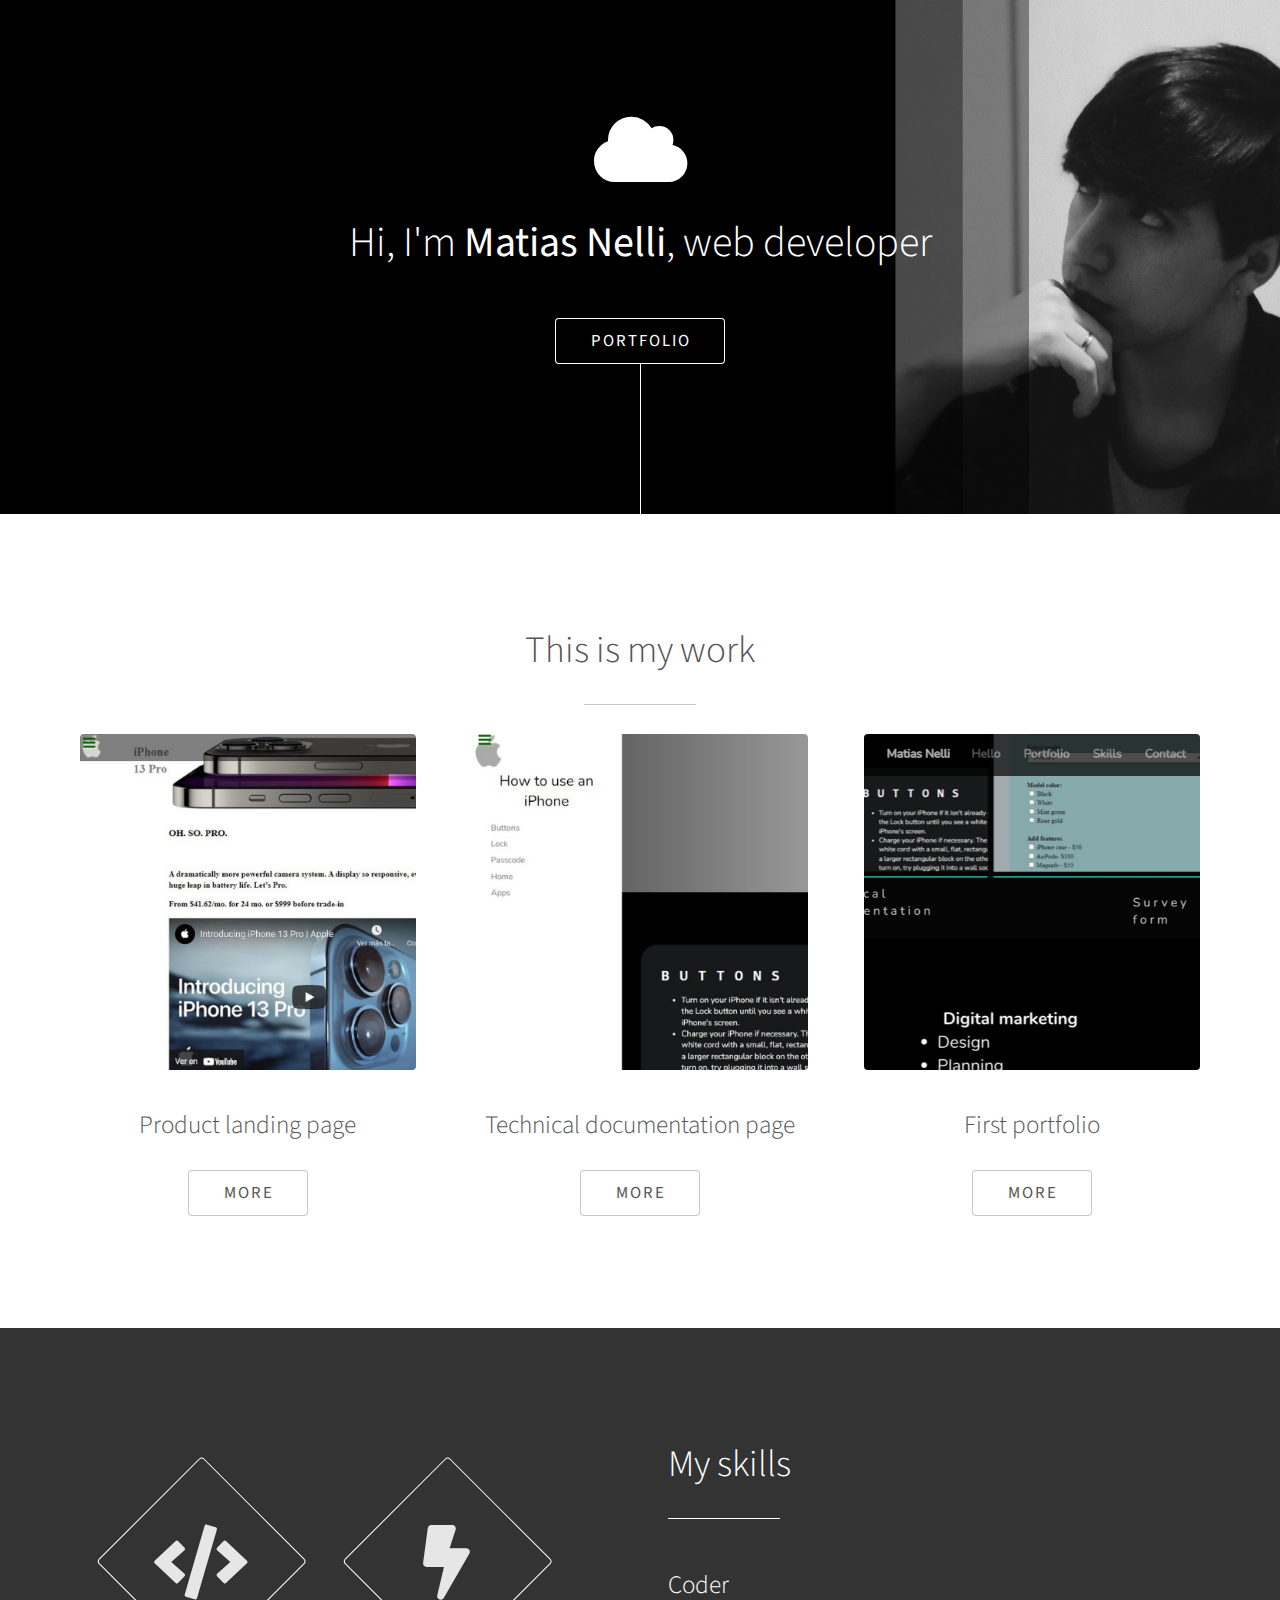
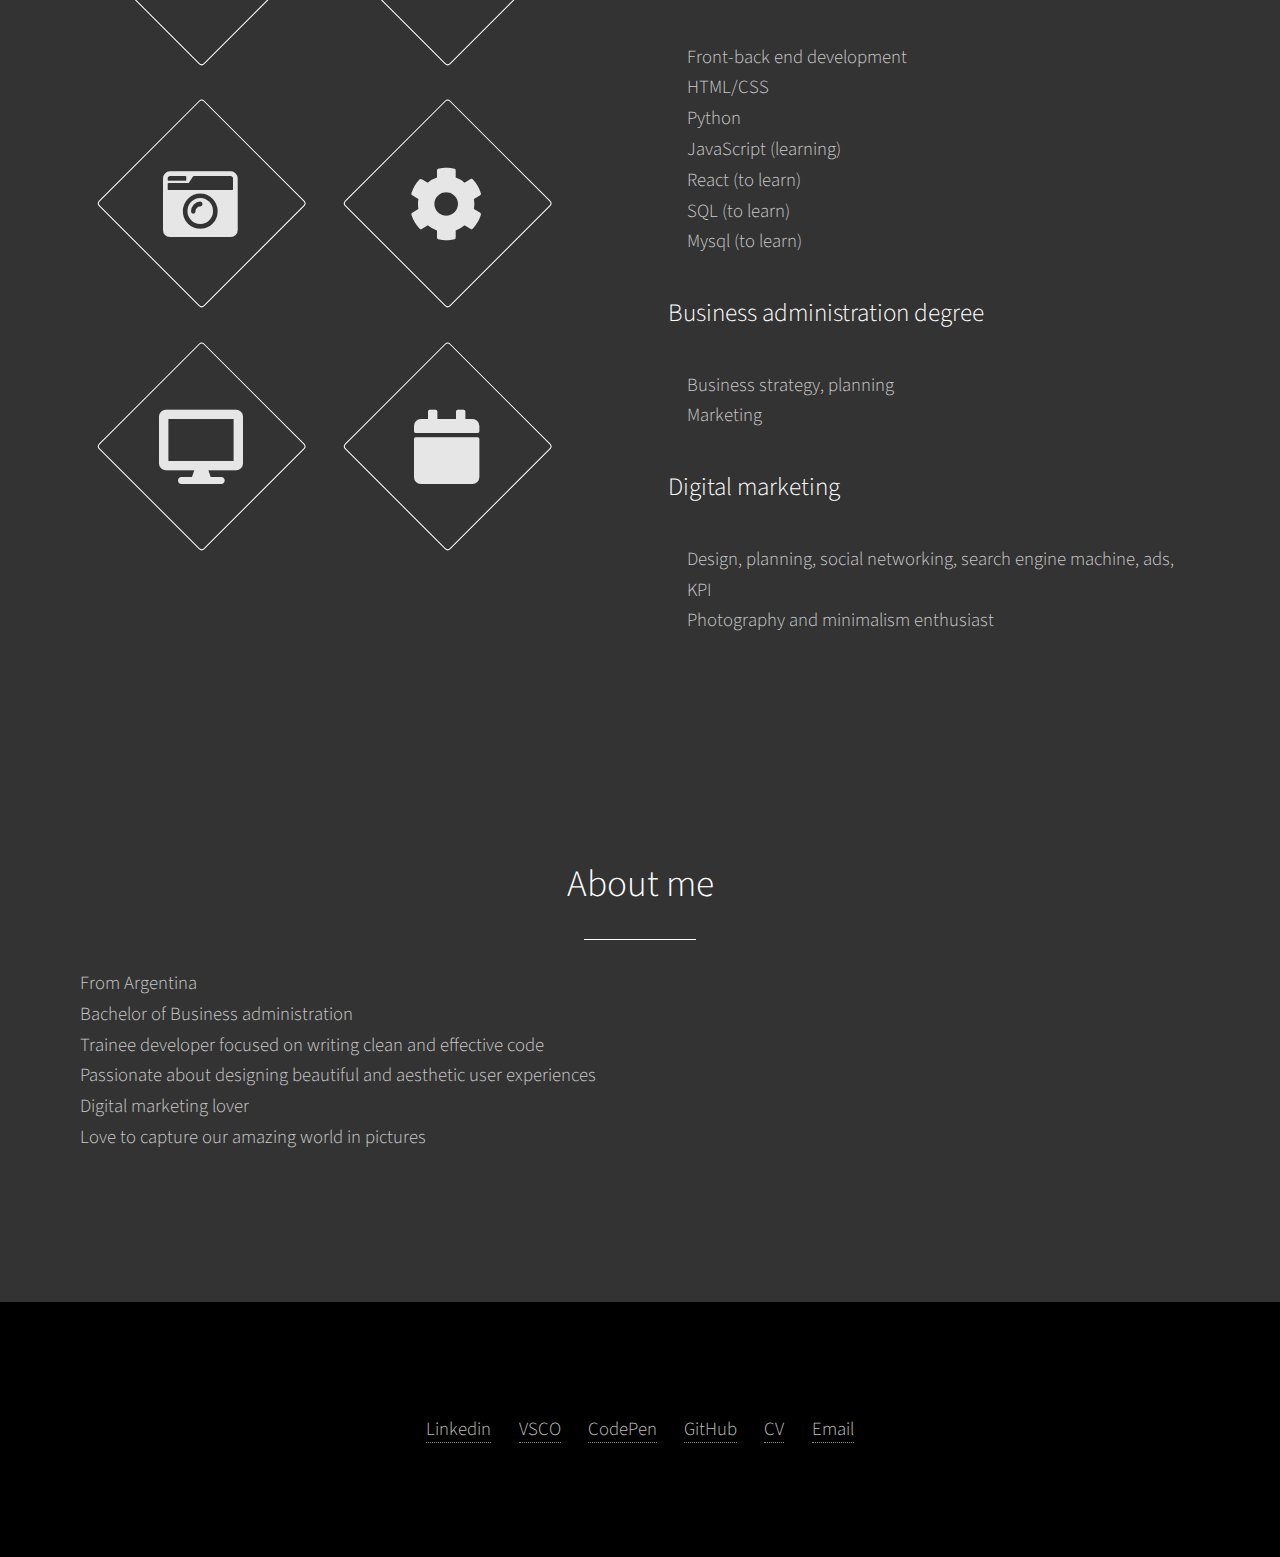
==== index.html @ c86cb499 "Update index.html" ====
<!DOCTYPE HTML>

<html>
	<head>
		<title>Matias Nelli</title>
		<meta charset="utf-8" />
		<meta name="viewport" content="width=device-width, initial-scale=1, user-scalable=no" />
		<link rel="stylesheet" href="assets/css/main.css" />
		<noscript><link rel="stylesheet" href="assets/css/noscript.css" /></noscript>
	</head>
	<body class="is-preload">

		<!-- Header -->
			<section id="header">
				<div class="inner">
					<span class="icon solid major fa-cloud"></span>
					<h1>Hi, I'm <strong>Matias Nelli</strong>, web developer</h1>
					<ul class="actions special">
						<li><a href="#one" class="button scrolly">Portfolio</a></li>
					</ul>
				</div>
			</section>
			
		<!-- one -->
		<section id="one" class="main style1 special">
			<div class="container">
				<header class="major">
					<h2>This is my work</h2>
				</header>
				<div class="row gtr-150">
					<div class="col-4 col-12-medium">
						<span class="image fit"><img src="images/productlanding.png" alt="" /></span>
						<h3>Product landing page</h3>
						
						<ul class="actions special">
							<li><a href="https://codepen.io/MatiasNelli/full/MWOoQQL" class="button">More</a></li>
						</ul>
					</div>
					<div class="col-4 col-12-medium">
						<span class="image fit"><img src="images/technicaldoc.png" alt="" /></span>
						<h3>Technical documentation page</h3>
						
						<ul class="actions special">
							<li><a href="https://codepen.io/MatiasNelli/full/oNoyjZd" class="button">More</a></li>
						</ul>
					</div>
					<div class="col-4 col-12-medium">
						<span class="image fit"><img src="images/firstportfolio.png" alt="" /></span>
						<h3>First portfolio</h3>
						
						<ul class="actions special">
							<li><a href="https://codepen.io/MatiasNelli/full/OJOEKXV" class="button">More</a></li>
						</ul>
					</div>
				</div>
			</div>
		</section>

		<!-- Two -->
			<section id="two" class="main style2">
				<div class="container">
					<div class="row gtr-150">
						<div class="col-6 col-12-medium">
							<ul class="major-icons">
								<li><span class="icon solid style1 major fa-code"></span></li>
								<li><span class="icon solid style2 major fa-bolt"></span></li>
								<li><span class="icon solid style3 major fa-camera-retro"></span></li>
								<li><span class="icon solid style4 major fa-cog"></span></li>
								<li><span class="icon solid style5 major fa-desktop"></span></li>
								<li><span class="icon solid style6 major fa-calendar"></span></li>
							</ul>
						</div>
						<div class="col-6 col-12-medium">
							<header class="major">
								<h2>My skills</h2>
							</header>
							<p><h3>Coder</h3></p>
							<ul>Front-back end development <br>
							HTML/CSS <br>
							Python <br>
							JavaScript (learning) <br>
							React (to learn) <br>
							SQL (to learn) <br>
							Mysql (to learn)
						</ul>
							<p><h3>Business administration degree</h3></p>
							<ul>Business strategy, planning <br>
							Marketing</ul>
							<p><h3>Digital marketing</h3></p>
							<ul>Design, planning, social networking, search engine machine, ads, KPI <br> Photography 
							and minimalism enthusiast</ul>
						</div>
					</div>
				</div>
			</section>


		<!-- Four -->
			<section id="four" class="main style2 special">
				<div class="container">
					<header class="major">
						<h2>About me</h2>
					</header>
					<p align="left"> From Argentina <br> Bachelor of Business administration <br> Trainee developer focused on writing clean 
					and effective code <br> Passionate about designing beautiful and aesthetic user experiences
				<br> Digital marketing lover <br> Love to capture our amazing world in pictures </p>
					<ul class="actions special">
				</div>
			</section>

		<!-- Footer -->
			<section id="footer">
				<ul class="icons">
					<li><a href="https://www.linkedin.com/in/matiasnelli1993/" class="#"><span class="label">Linkedin</span></a></li>
					<li><a href="https://vsco.co/matiasnelli/gallery" class="#"><span class="label">VSCO</span></a></li>
					<li><a href="https://codepen.io/MatiasNelli" class="#"><span class="label">CodePen</span></a></li>
					<li><a href="https://github.com/matiasnelli" class="#"><span class="label">GitHub</span></a></li>
					<li><a href="https://www.notion.so/Mat-as-Nelli-c8f78cf29fbc42fe9a3ce6758df50135" class="#"><span class="label">CV</span></a></li>
					<li><a href="mailto:matiasn0708@gmail.com" class="#"><span class="label">Email</span></a></li>
				</ul>
			</section>

		<!-- Scripts -->
			<script src="assets/js/jquery.min.js"></script>
			<script src="assets/js/jquery.scrolly.min.js"></script>
			<script src="assets/js/browser.min.js"></script>
			<script src="assets/js/breakpoints.min.js"></script>
			<script src="assets/js/util.js"></script>
			<script src="assets/js/main.js"></script>

	</body>
</html>
---- assets/css/main.css ----
@import url("fontawesome-all.min.css");
@import url("https://fonts.googleapis.com/css?family=Source+Sans+Pro:300,300italic,400,400italic");


html, body, div, span, applet, object,
iframe, h1, h2, h3, h4, h5, h6, p, blockquote,
pre, a, abbr, acronym, address, big, cite,
code, del, dfn, em, img, ins, kbd, q, s, samp,
small, strike, strong, sub, sup, tt, var, b,
u, i, center, dl, dt, dd, ol, ul, li, fieldset,
form, label, legend, table, caption, tbody,
tfoot, thead, tr, th, td, article, aside,
canvas, details, embed, figure, figcaption,
footer, header, hgroup, menu, nav, output, ruby,
section, summary, time, mark, audio, video {
	margin: 0;
	padding: 0;
	border: 0;
	font-size: 100%;
	font: inherit;
	vertical-align: baseline;}

article, aside, details, figcaption, figure,
footer, header, hgroup, menu, nav, section {
	display: block;}

body {
	line-height: 1;
}

ol, ul {
	list-style: none;
}

blockquote, q {
	quotes: none;
}

	blockquote:before, blockquote:after, q:before, q:after {
		content: '';
		content: none;
	}

table {
	border-collapse: collapse;
	border-spacing: 0;
}

body {
	-webkit-text-size-adjust: none;
}

mark {
	background-color: transparent;
	color: inherit;
}

input::-moz-focus-inner {
	border: 0;
	padding: 0;
}

input, select, textarea {
	-moz-appearance: none;
	-webkit-appearance: none;
	-ms-appearance: none;
	appearance: none;
}

/* Basic */

	html {
		box-sizing: border-box;
	}

	*, *:before, *:after {
		box-sizing: inherit;
	}

	body {
		background: #fff;
	}

		body.is-preload *, body.is-preload *:before, body.is-preload *:after {
			-moz-animation: none !important;
			-webkit-animation: none !important;
			-ms-animation: none !important;
			animation: none !important;
			-moz-transition: none !important;
			-webkit-transition: none !important;
			-ms-transition: none !important;
			transition: none !important;
		}

	body, input, select, textarea {
		color: #666;
		font-family: "Source Sans Pro", Helvetica, sans-serif;
		font-size: 16pt;
		font-weight: 300;
		line-height: 1.65em;
	}

	a {
		-moz-transition: color 0.2s ease-in-out, border-color 0.2s ease-in-out;
		-webkit-transition: color 0.2s ease-in-out, border-color 0.2s ease-in-out;
		-ms-transition: color 0.2s ease-in-out, border-color 0.2s ease-in-out;
		transition: color 0.2s ease-in-out, border-color 0.2s ease-in-out;
		border-bottom: dotted 1px #666;
		color: inherit;
		text-decoration: none;
	}

		a:hover {
			border-bottom-color: transparent !important;
			color: #6bd4c8;
		}

	strong, b {
		color: #555;
		font-weight: 400;
	}

	em, i {
		font-style: italic;
	}

	p {
		margin: 0 0 2em 0;
	}

	h1, h2, h3, h4, h5, h6 {
		color: #555;
		line-height: 1em;
		margin: 0 0 1em 0;
	}

		h1 a, h2 a, h3 a, h4 a, h5 a, h6 a {
			color: inherit;
			text-decoration: none;
		}

	h1 {
		font-size: 2.25em;
		line-height: 1.35em;
	}

	h2 {
		font-size: 2em;
		line-height: 1.35em;
	}

	h3 {
		font-size: 1.35em;
		line-height: 1.5em;
	}

	h4 {
		font-size: 1.25em;
		line-height: 1.5em;
	}

	h5 {
		font-size: 0.9em;
		line-height: 1.5em;
	}

	h6 {
		font-size: 0.7em;
		line-height: 1.5em;
	}

	sub {
		font-size: 0.8em;
		position: relative;
		top: 0.5em;
	}

	sup {
		font-size: 0.8em;
		position: relative;
		top: -0.5em;
	}

	hr {
		border: 0;
		border-bottom: solid 1px rgba(144, 144, 144, 0.5);
		margin: 2em 0;
	}

		hr.major {
			margin: 3em 0;
		}

	blockquote {
		border-left: solid 4px rgba(144, 144, 144, 0.5);
		font-style: italic;
		margin: 0 0 2em 0;
		padding: 0.5em 0 0.5em 2em;
	}

	code {
		background: rgba(144, 144, 144, 0.075);
		border-radius: 4px;
		border: solid 1px rgba(144, 144, 144, 0.5);
		font-family: "Courier New", monospace;
		font-size: 0.9em;
		margin: 0 0.25em;
		padding: 0.25em 0.65em;
	}

	pre {
		-webkit-overflow-scrolling: touch;
		font-family: "Courier New", monospace;
		font-size: 0.9em;
		margin: 0 0 2em 0;
	}

		pre code {
			display: block;
			line-height: 1.75em;
			padding: 1em 1.5em;
			overflow-x: auto;
		}

	.align-left {
		text-align: left;
	}

	.align-center {
		text-align: center;
	}

	.align-right {
		text-align: right;
	}

/* Container */

	.container {
		margin: 0 auto;
		max-width: calc(100% - 4em);
		width: 60em;
	}

		.container.xsmall {
			width: 15em;
		}

		.container.small {
			width: 30em;
		}

		.container.medium {
			width: 45em;
		}

		.container.large {
			width: 75em;
		}

		.container.xlarge {
			width: 90em;
		}

		.container.max {
			width: 100%;
		}

		@media screen and (max-width: 980px) {

			.container {
				max-width: 100% !important;
				width: 100% !important;
			}

		}

		@media screen and (max-width: 480px) {

			.container {
				max-width: calc(100% - 3em);
			}

		}

/* Row */

	.row {
		display: flex;
		flex-wrap: wrap;
		box-sizing: border-box;
		align-items: stretch;
	}

		.row > * {
			box-sizing: border-box;
		}

		.row.gtr-uniform > * > :last-child {
			margin-bottom: 0;
		}

		.row.aln-left {
			justify-content: flex-start;
		}

		.row.aln-center {
			justify-content: center;
		}

		.row.aln-right {
			justify-content: flex-end;
		}

		.row.aln-top {
			align-items: flex-start;
		}

		.row.aln-middle {
			align-items: center;
		}

		.row.aln-bottom {
			align-items: flex-end;
		}

		.row > .imp {
			order: -1;
		}

		.row > .col-1 {
			width: 8.33333%;
		}

		.row > .off-1 {
			margin-left: 8.33333%;
		}

		.row > .col-2 {
			width: 16.66667%;
		}

		.row > .off-2 {
			margin-left: 16.66667%;
		}

		.row > .col-3 {
			width: 25%;
		}

		.row > .off-3 {
			margin-left: 25%;
		}

		.row > .col-4 {
			width: 33.33333%;
		}

		.row > .off-4 {
			margin-left: 33.33333%;
		}

		.row > .col-5 {
			width: 41.66667%;
		}

		.row > .off-5 {
			margin-left: 41.66667%;
		}

		.row > .col-6 {
			width: 50%;
		}

		.row > .off-6 {
			margin-left: 50%;
		}

		.row > .col-7 {
			width: 58.33333%;
		}

		.row > .off-7 {
			margin-left: 58.33333%;
		}

		.row > .col-8 {
			width: 66.66667%;
		}

		.row > .off-8 {
			margin-left: 66.66667%;
		}

		.row > .col-9 {
			width: 75%;
		}

		.row > .off-9 {
			margin-left: 75%;
		}

		.row > .col-10 {
			width: 83.33333%;
		}

		.row > .off-10 {
			margin-left: 83.33333%;
		}

		.row > .col-11 {
			width: 91.66667%;
		}

		.row > .off-11 {
			margin-left: 91.66667%;
		}

		.row > .col-12 {
			width: 100%;
		}

		.row > .off-12 {
			margin-left: 100%;
		}

		.row.gtr-0 {
			margin-top: 0;
			margin-left: 0em;
		}

			.row.gtr-0 > * {
				padding: 0 0 0 0em;
			}

			.row.gtr-0.gtr-uniform {
				margin-top: 0em;
			}

				.row.gtr-0.gtr-uniform > * {
					padding-top: 0em;
				}

		.row.gtr-25 {
			margin-top: 0;
			margin-left: -0.5em;
		}

			.row.gtr-25 > * {
				padding: 0 0 0 0.5em;
			}

			.row.gtr-25.gtr-uniform {
				margin-top: -0.5em;
			}

				.row.gtr-25.gtr-uniform > * {
					padding-top: 0.5em;
				}

		.row.gtr-50 {
			margin-top: 0;
			margin-left: -1em;
		}

			.row.gtr-50 > * {
				padding: 0 0 0 1em;
			}

			.row.gtr-50.gtr-uniform {
				margin-top: -1em;
			}

				.row.gtr-50.gtr-uniform > * {
					padding-top: 1em;
				}

		.row {
			margin-top: 0;
			margin-left: -2em;
		}

			.row > * {
				padding: 0 0 0 2em;
			}

			.row.gtr-uniform {
				margin-top: -2em;
			}

				.row.gtr-uniform > * {
					padding-top: 2em;
				}

		.row.gtr-150 {
			margin-top: 0;
			margin-left: -3em;
		}

			.row.gtr-150 > * {
				padding: 0 0 0 3em;
			}

			.row.gtr-150.gtr-uniform {
				margin-top: -3em;
			}

				.row.gtr-150.gtr-uniform > * {
					padding-top: 3em;
				}

		.row.gtr-200 {
			margin-top: 0;
			margin-left: -4em;
		}

			.row.gtr-200 > * {
				padding: 0 0 0 4em;
			}

			.row.gtr-200.gtr-uniform {
				margin-top: -4em;
			}

				.row.gtr-200.gtr-uniform > * {
					padding-top: 4em;
				}

		@media screen and (max-width: 1680px) {

			.row {
				display: flex;
				flex-wrap: wrap;
				box-sizing: border-box;
				align-items: stretch;
			}

				.row > * {
					box-sizing: border-box;
				}

				.row.gtr-uniform > * > :last-child {
					margin-bottom: 0;
				}

				.row.aln-left {
					justify-content: flex-start;
				}

				.row.aln-center {
					justify-content: center;
				}

				.row.aln-right {
					justify-content: flex-end;
				}

				.row.aln-top {
					align-items: flex-start;
				}

				.row.aln-middle {
					align-items: center;
				}

				.row.aln-bottom {
					align-items: flex-end;
				}

				.row > .imp-xlarge {
					order: -1;
				}

				.row > .col-1-xlarge {
					width: 8.33333%;
				}

				.row > .off-1-xlarge {
					margin-left: 8.33333%;
				}

				.row > .col-2-xlarge {
					width: 16.66667%;
				}

				.row > .off-2-xlarge {
					margin-left: 16.66667%;
				}

				.row > .col-3-xlarge {
					width: 25%;
				}

				.row > .off-3-xlarge {
					margin-left: 25%;
				}

				.row > .col-4-xlarge {
					width: 33.33333%;
				}

				.row > .off-4-xlarge {
					margin-left: 33.33333%;
				}

				.row > .col-5-xlarge {
					width: 41.66667%;
				}

				.row > .off-5-xlarge {
					margin-left: 41.66667%;
				}

				.row > .col-6-xlarge {
					width: 50%;
				}

				.row > .off-6-xlarge {
					margin-left: 50%;
				}

				.row > .col-7-xlarge {
					width: 58.33333%;
				}

				.row > .off-7-xlarge {
					margin-left: 58.33333%;
				}

				.row > .col-8-xlarge {
					width: 66.66667%;
				}

				.row > .off-8-xlarge {
					margin-left: 66.66667%;
				}

				.row > .col-9-xlarge {
					width: 75%;
				}

				.row > .off-9-xlarge {
					margin-left: 75%;
				}

				.row > .col-10-xlarge {
					width: 83.33333%;
				}

				.row > .off-10-xlarge {
					margin-left: 83.33333%;
				}

				.row > .col-11-xlarge {
					width: 91.66667%;
				}

				.row > .off-11-xlarge {
					margin-left: 91.66667%;
				}

				.row > .col-12-xlarge {
					width: 100%;
				}

				.row > .off-12-xlarge {
					margin-left: 100%;
				}

				.row.gtr-0 {
					margin-top: 0;
					margin-left: 0em;
				}

					.row.gtr-0 > * {
						padding: 0 0 0 0em;
					}

					.row.gtr-0.gtr-uniform {
						margin-top: 0em;
					}

						.row.gtr-0.gtr-uniform > * {
							padding-top: 0em;
						}

				.row.gtr-25 {
					margin-top: 0;
					margin-left: -0.5em;
				}

					.row.gtr-25 > * {
						padding: 0 0 0 0.5em;
					}

					.row.gtr-25.gtr-uniform {
						margin-top: -0.5em;
					}

						.row.gtr-25.gtr-uniform > * {
							padding-top: 0.5em;
						}

				.row.gtr-50 {
					margin-top: 0;
					margin-left: -1em;
				}

					.row.gtr-50 > * {
						padding: 0 0 0 1em;
					}

					.row.gtr-50.gtr-uniform {
						margin-top: -1em;
					}

						.row.gtr-50.gtr-uniform > * {
							padding-top: 1em;
						}

				.row {
					margin-top: 0;
					margin-left: -2em;
				}

					.row > * {
						padding: 0 0 0 2em;
					}

					.row.gtr-uniform {
						margin-top: -2em;
					}

						.row.gtr-uniform > * {
							padding-top: 2em;
						}

				.row.gtr-150 {
					margin-top: 0;
					margin-left: -3em;
				}

					.row.gtr-150 > * {
						padding: 0 0 0 3em;
					}

					.row.gtr-150.gtr-uniform {
						margin-top: -3em;
					}

						.row.gtr-150.gtr-uniform > * {
							padding-top: 3em;
						}

				.row.gtr-200 {
					margin-top: 0;
					margin-left: -4em;
				}

					.row.gtr-200 > * {
						padding: 0 0 0 4em;
					}

					.row.gtr-200.gtr-uniform {
						margin-top: -4em;
					}

						.row.gtr-200.gtr-uniform > * {
							padding-top: 4em;
						}

		}

		@media screen and (max-width: 1140px) {

			.row {
				display: flex;
				flex-wrap: wrap;
				box-sizing: border-box;
				align-items: stretch;
			}

				.row > * {
					box-sizing: border-box;
				}

				.row.gtr-uniform > * > :last-child {
					margin-bottom: 0;
				}

				.row.aln-left {
					justify-content: flex-start;
				}

				.row.aln-center {
					justify-content: center;
				}

				.row.aln-right {
					justify-content: flex-end;
				}

				.row.aln-top {
					align-items: flex-start;
				}

				.row.aln-middle {
					align-items: center;
				}

				.row.aln-bottom {
					align-items: flex-end;
				}

				.row > .imp-large {
					order: -1;
				}

				.row > .col-1-large {
					width: 8.33333%;
				}

				.row > .off-1-large {
					margin-left: 8.33333%;
				}

				.row > .col-2-large {
					width: 16.66667%;
				}

				.row > .off-2-large {
					margin-left: 16.66667%;
				}

				.row > .col-3-large {
					width: 25%;
				}

				.row > .off-3-large {
					margin-left: 25%;
				}

				.row > .col-4-large {
					width: 33.33333%;
				}

				.row > .off-4-large {
					margin-left: 33.33333%;
				}

				.row > .col-5-large {
					width: 41.66667%;
				}

				.row > .off-5-large {
					margin-left: 41.66667%;
				}

				.row > .col-6-large {
					width: 50%;
				}

				.row > .off-6-large {
					margin-left: 50%;
				}

				.row > .col-7-large {
					width: 58.33333%;
				}

				.row > .off-7-large {
					margin-left: 58.33333%;
				}

				.row > .col-8-large {
					width: 66.66667%;
				}

				.row > .off-8-large {
					margin-left: 66.66667%;
				}

				.row > .col-9-large {
					width: 75%;
				}

				.row > .off-9-large {
					margin-left: 75%;
				}

				.row > .col-10-large {
					width: 83.33333%;
				}

				.row > .off-10-large {
					margin-left: 83.33333%;
				}

				.row > .col-11-large {
					width: 91.66667%;
				}

				.row > .off-11-large {
					margin-left: 91.66667%;
				}

				.row > .col-12-large {
					width: 100%;
				}

				.row > .off-12-large {
					margin-left: 100%;
				}

				.row.gtr-0 {
					margin-top: 0;
					margin-left: 0em;
				}

					.row.gtr-0 > * {
						padding: 0 0 0 0em;
					}

					.row.gtr-0.gtr-uniform {
						margin-top: 0em;
					}

						.row.gtr-0.gtr-uniform > * {
							padding-top: 0em;
						}

				.row.gtr-25 {
					margin-top: 0;
					margin-left: -0.5em;
				}

					.row.gtr-25 > * {
						padding: 0 0 0 0.5em;
					}

					.row.gtr-25.gtr-uniform {
						margin-top: -0.5em;
					}

						.row.gtr-25.gtr-uniform > * {
							padding-top: 0.5em;
						}

				.row.gtr-50 {
					margin-top: 0;
					margin-left: -1em;
				}

					.row.gtr-50 > * {
						padding: 0 0 0 1em;
					}

					.row.gtr-50.gtr-uniform {
						margin-top: -1em;
					}

						.row.gtr-50.gtr-uniform > * {
							padding-top: 1em;
						}

				.row {
					margin-top: 0;
					margin-left: -2em;
				}

					.row > * {
						padding: 0 0 0 2em;
					}

					.row.gtr-uniform {
						margin-top: -2em;
					}

						.row.gtr-uniform > * {
							padding-top: 2em;
						}

				.row.gtr-150 {
					margin-top: 0;
					margin-left: -3em;
				}

					.row.gtr-150 > * {
						padding: 0 0 0 3em;
					}

					.row.gtr-150.gtr-uniform {
						margin-top: -3em;
					}

						.row.gtr-150.gtr-uniform > * {
							padding-top: 3em;
						}

				.row.gtr-200 {
					margin-top: 0;
					margin-left: -4em;
				}

					.row.gtr-200 > * {
						padding: 0 0 0 4em;
					}

					.row.gtr-200.gtr-uniform {
						margin-top: -4em;
					}

						.row.gtr-200.gtr-uniform > * {
							padding-top: 4em;
						}

		}

		@media screen and (max-width: 980px) {

			.row {
				display: flex;
				flex-wrap: wrap;
				box-sizing: border-box;
				align-items: stretch;
			}

				.row > * {
					box-sizing: border-box;
				}

				.row.gtr-uniform > * > :last-child {
					margin-bottom: 0;
				}

				.row.aln-left {
					justify-content: flex-start;
				}

				.row.aln-center {
					justify-content: center;
				}

				.row.aln-right {
					justify-content: flex-end;
				}

				.row.aln-top {
					align-items: flex-start;
				}

				.row.aln-middle {
					align-items: center;
				}

				.row.aln-bottom {
					align-items: flex-end;
				}

				.row > .imp-medium {
					order: -1;
				}

				.row > .col-1-medium {
					width: 8.33333%;
				}

				.row > .off-1-medium {
					margin-left: 8.33333%;
				}

				.row > .col-2-medium {
					width: 16.66667%;
				}

				.row > .off-2-medium {
					margin-left: 16.66667%;
				}

				.row > .col-3-medium {
					width: 25%;
				}

				.row > .off-3-medium {
					margin-left: 25%;
				}

				.row > .col-4-medium {
					width: 33.33333%;
				}

				.row > .off-4-medium {
					margin-left: 33.33333%;
				}

				.row > .col-5-medium {
					width: 41.66667%;
				}

				.row > .off-5-medium {
					margin-left: 41.66667%;
				}

				.row > .col-6-medium {
					width: 50%;
				}

				.row > .off-6-medium {
					margin-left: 50%;
				}

				.row > .col-7-medium {
					width: 58.33333%;
				}

				.row > .off-7-medium {
					margin-left: 58.33333%;
				}

				.row > .col-8-medium {
					width: 66.66667%;
				}

				.row > .off-8-medium {
					margin-left: 66.66667%;
				}

				.row > .col-9-medium {
					width: 75%;
				}

				.row > .off-9-medium {
					margin-left: 75%;
				}

				.row > .col-10-medium {
					width: 83.33333%;
				}

				.row > .off-10-medium {
					margin-left: 83.33333%;
				}

				.row > .col-11-medium {
					width: 91.66667%;
				}

				.row > .off-11-medium {
					margin-left: 91.66667%;
				}

				.row > .col-12-medium {
					width: 100%;
				}

				.row > .off-12-medium {
					margin-left: 100%;
				}

				.row.gtr-0 {
					margin-top: 0;
					margin-left: 0em;
				}

					.row.gtr-0 > * {
						padding: 0 0 0 0em;
					}

					.row.gtr-0.gtr-uniform {
						margin-top: 0em;
					}

						.row.gtr-0.gtr-uniform > * {
							padding-top: 0em;
						}

				.row.gtr-25 {
					margin-top: 0;
					margin-left: -0.5em;
				}

					.row.gtr-25 > * {
						padding: 0 0 0 0.5em;
					}

					.row.gtr-25.gtr-uniform {
						margin-top: -0.5em;
					}

						.row.gtr-25.gtr-uniform > * {
							padding-top: 0.5em;
						}

				.row.gtr-50 {
					margin-top: 0;
					margin-left: -1em;
				}

					.row.gtr-50 > * {
						padding: 0 0 0 1em;
					}

					.row.gtr-50.gtr-uniform {
						margin-top: -1em;
					}

						.row.gtr-50.gtr-uniform > * {
							padding-top: 1em;
						}

				.row {
					margin-top: 0;
					margin-left: -2em;
				}

					.row > * {
						padding: 0 0 0 2em;
					}

					.row.gtr-uniform {
						margin-top: -2em;
					}

						.row.gtr-uniform > * {
							padding-top: 2em;
						}

				.row.gtr-150 {
					margin-top: 0;
					margin-left: -3em;
				}

					.row.gtr-150 > * {
						padding: 0 0 0 3em;
					}

					.row.gtr-150.gtr-uniform {
						margin-top: -3em;
					}

						.row.gtr-150.gtr-uniform > * {
							padding-top: 3em;
						}

				.row.gtr-200 {
					margin-top: 0;
					margin-left: -4em;
				}

					.row.gtr-200 > * {
						padding: 0 0 0 4em;
					}

					.row.gtr-200.gtr-uniform {
						margin-top: -4em;
					}

						.row.gtr-200.gtr-uniform > * {
							padding-top: 4em;
						}

		}

		@media screen and (max-width: 736px) {

			.row {
				display: flex;
				flex-wrap: wrap;
				box-sizing: border-box;
				align-items: stretch;
			}

				.row > * {
					box-sizing: border-box;
				}

				.row.gtr-uniform > * > :last-child {
					margin-bottom: 0;
				}

				.row.aln-left {
					justify-content: flex-start;
				}

				.row.aln-center {
					justify-content: center;
				}

				.row.aln-right {
					justify-content: flex-end;
				}

				.row.aln-top {
					align-items: flex-start;
				}

				.row.aln-middle {
					align-items: center;
				}

				.row.aln-bottom {
					align-items: flex-end;
				}

				.row > .imp-small {
					order: -1;
				}

				.row > .col-1-small {
					width: 8.33333%;
				}

				.row > .off-1-small {
					margin-left: 8.33333%;
				}

				.row > .col-2-small {
					width: 16.66667%;
				}

				.row > .off-2-small {
					margin-left: 16.66667%;
				}

				.row > .col-3-small {
					width: 25%;
				}

				.row > .off-3-small {
					margin-left: 25%;
				}

				.row > .col-4-small {
					width: 33.33333%;
				}

				.row > .off-4-small {
					margin-left: 33.33333%;
				}

				.row > .col-5-small {
					width: 41.66667%;
				}

				.row > .off-5-small {
					margin-left: 41.66667%;
				}

				.row > .col-6-small {
					width: 50%;
				}

				.row > .off-6-small {
					margin-left: 50%;
				}

				.row > .col-7-small {
					width: 58.33333%;
				}

				.row > .off-7-small {
					margin-left: 58.33333%;
				}

				.row > .col-8-small {
					width: 66.66667%;
				}

				.row > .off-8-small {
					margin-left: 66.66667%;
				}

				.row > .col-9-small {
					width: 75%;
				}

				.row > .off-9-small {
					margin-left: 75%;
				}

				.row > .col-10-small {
					width: 83.33333%;
				}

				.row > .off-10-small {
					margin-left: 83.33333%;
				}

				.row > .col-11-small {
					width: 91.66667%;
				}

				.row > .off-11-small {
					margin-left: 91.66667%;
				}

				.row > .col-12-small {
					width: 100%;
				}

				.row > .off-12-small {
					margin-left: 100%;
				}

				.row.gtr-0 {
					margin-top: 0;
					margin-left: 0em;
				}

					.row.gtr-0 > * {
						padding: 0 0 0 0em;
					}

					.row.gtr-0.gtr-uniform {
						margin-top: 0em;
					}

						.row.gtr-0.gtr-uniform > * {
							padding-top: 0em;
						}

				.row.gtr-25 {
					margin-top: 0;
					margin-left: -0.5em;
				}

					.row.gtr-25 > * {
						padding: 0 0 0 0.5em;
					}

					.row.gtr-25.gtr-uniform {
						margin-top: -0.5em;
					}

						.row.gtr-25.gtr-uniform > * {
							padding-top: 0.5em;
						}

				.row.gtr-50 {
					margin-top: 0;
					margin-left: -1em;
				}

					.row.gtr-50 > * {
						padding: 0 0 0 1em;
					}

					.row.gtr-50.gtr-uniform {
						margin-top: -1em;
					}

						.row.gtr-50.gtr-uniform > * {
							padding-top: 1em;
						}

				.row {
					margin-top: 0;
					margin-left: -2em;
				}

					.row > * {
						padding: 0 0 0 2em;
					}

					.row.gtr-uniform {
						margin-top: -2em;
					}

						.row.gtr-uniform > * {
							padding-top: 2em;
						}

				.row.gtr-150 {
					margin-top: 0;
					margin-left: -3em;
				}

					.row.gtr-150 > * {
						padding: 0 0 0 3em;
					}

					.row.gtr-150.gtr-uniform {
						margin-top: -3em;
					}

						.row.gtr-150.gtr-uniform > * {
							padding-top: 3em;
						}

				.row.gtr-200 {
					margin-top: 0;
					margin-left: -4em;
				}

					.row.gtr-200 > * {
						padding: 0 0 0 4em;
					}

					.row.gtr-200.gtr-uniform {
						margin-top: -4em;
					}

						.row.gtr-200.gtr-uniform > * {
							padding-top: 4em;
						}

		}

		@media screen and (max-width: 480px) {

			.row {
				display: flex;
				flex-wrap: wrap;
				box-sizing: border-box;
				align-items: stretch;
			}

				.row > * {
					box-sizing: border-box;
				}

				.row.gtr-uniform > * > :last-child {
					margin-bottom: 0;
				}

				.row.aln-left {
					justify-content: flex-start;
				}

				.row.aln-center {
					justify-content: center;
				}

				.row.aln-right {
					justify-content: flex-end;
				}

				.row.aln-top {
					align-items: flex-start;
				}

				.row.aln-middle {
					align-items: center;
				}

				.row.aln-bottom {
					align-items: flex-end;
				}

				.row > .imp-xsmall {
					order: -1;
				}

				.row > .col-1-xsmall {
					width: 8.33333%;
				}

				.row > .off-1-xsmall {
					margin-left: 8.33333%;
				}

				.row > .col-2-xsmall {
					width: 16.66667%;
				}

				.row > .off-2-xsmall {
					margin-left: 16.66667%;
				}

				.row > .col-3-xsmall {
					width: 25%;
				}

				.row > .off-3-xsmall {
					margin-left: 25%;
				}

				.row > .col-4-xsmall {
					width: 33.33333%;
				}

				.row > .off-4-xsmall {
					margin-left: 33.33333%;
				}

				.row > .col-5-xsmall {
					width: 41.66667%;
				}

				.row > .off-5-xsmall {
					margin-left: 41.66667%;
				}

				.row > .col-6-xsmall {
					width: 50%;
				}

				.row > .off-6-xsmall {
					margin-left: 50%;
				}

				.row > .col-7-xsmall {
					width: 58.33333%;
				}

				.row > .off-7-xsmall {
					margin-left: 58.33333%;
				}

				.row > .col-8-xsmall {
					width: 66.66667%;
				}

				.row > .off-8-xsmall {
					margin-left: 66.66667%;
				}

				.row > .col-9-xsmall {
					width: 75%;
				}

				.row > .off-9-xsmall {
					margin-left: 75%;
				}

				.row > .col-10-xsmall {
					width: 83.33333%;
				}

				.row > .off-10-xsmall {
					margin-left: 83.33333%;
				}

				.row > .col-11-xsmall {
					width: 91.66667%;
				}

				.row > .off-11-xsmall {
					margin-left: 91.66667%;
				}

				.row > .col-12-xsmall {
					width: 100%;
				}

				.row > .off-12-xsmall {
					margin-left: 100%;
				}

				.row.gtr-0 {
					margin-top: 0;
					margin-left: 0em;
				}

					.row.gtr-0 > * {
						padding: 0 0 0 0em;
					}

					.row.gtr-0.gtr-uniform {
						margin-top: 0em;
					}

						.row.gtr-0.gtr-uniform > * {
							padding-top: 0em;
						}

				.row.gtr-25 {
					margin-top: 0;
					margin-left: -0.5em;
				}

					.row.gtr-25 > * {
						padding: 0 0 0 0.5em;
					}

					.row.gtr-25.gtr-uniform {
						margin-top: -0.5em;
					}

						.row.gtr-25.gtr-uniform > * {
							padding-top: 0.5em;
						}

				.row.gtr-50 {
					margin-top: 0;
					margin-left: -1em;
				}

					.row.gtr-50 > * {
						padding: 0 0 0 1em;
					}

					.row.gtr-50.gtr-uniform {
						margin-top: -1em;
					}

						.row.gtr-50.gtr-uniform > * {
							padding-top: 1em;
						}

				.row {
					margin-top: 0;
					margin-left: -2em;
				}

					.row > * {
						padding: 0 0 0 2em;
					}

					.row.gtr-uniform {
						margin-top: -2em;
					}

						.row.gtr-uniform > * {
							padding-top: 2em;
						}

				.row.gtr-150 {
					margin-top: 0;
					margin-left: -3em;
				}

					.row.gtr-150 > * {
						padding: 0 0 0 3em;
					}

					.row.gtr-150.gtr-uniform {
						margin-top: -3em;
					}

						.row.gtr-150.gtr-uniform > * {
							padding-top: 3em;
						}

				.row.gtr-200 {
					margin-top: 0;
					margin-left: -4em;
				}

					.row.gtr-200 > * {
						padding: 0 0 0 4em;
					}

					.row.gtr-200.gtr-uniform {
						margin-top: -4em;
					}

						.row.gtr-200.gtr-uniform > * {
							padding-top: 4em;
						}

		}

		@media screen and (max-width: 320px) {

			.row {
				display: flex;
				flex-wrap: wrap;
				box-sizing: border-box;
				align-items: stretch;
			}

				.row > * {
					box-sizing: border-box;
				}

				.row.gtr-uniform > * > :last-child {
					margin-bottom: 0;
				}

				.row.aln-left {
					justify-content: flex-start;
				}

				.row.aln-center {
					justify-content: center;
				}

				.row.aln-right {
					justify-content: flex-end;
				}

				.row.aln-top {
					align-items: flex-start;
				}

				.row.aln-middle {
					align-items: center;
				}

				.row.aln-bottom {
					align-items: flex-end;
				}

				.row > .imp-xxsmall {
					order: -1;
				}

				.row > .col-1-xxsmall {
					width: 8.33333%;
				}

				.row > .off-1-xxsmall {
					margin-left: 8.33333%;
				}

				.row > .col-2-xxsmall {
					width: 16.66667%;
				}

				.row > .off-2-xxsmall {
					margin-left: 16.66667%;
				}

				.row > .col-3-xxsmall {
					width: 25%;
				}

				.row > .off-3-xxsmall {
					margin-left: 25%;
				}

				.row > .col-4-xxsmall {
					width: 33.33333%;
				}

				.row > .off-4-xxsmall {
					margin-left: 33.33333%;
				}

				.row > .col-5-xxsmall {
					width: 41.66667%;
				}

				.row > .off-5-xxsmall {
					margin-left: 41.66667%;
				}

				.row > .col-6-xxsmall {
					width: 50%;
				}

				.row > .off-6-xxsmall {
					margin-left: 50%;
				}

				.row > .col-7-xxsmall {
					width: 58.33333%;
				}

				.row > .off-7-xxsmall {
					margin-left: 58.33333%;
				}

				.row > .col-8-xxsmall {
					width: 66.66667%;
				}

				.row > .off-8-xxsmall {
					margin-left: 66.66667%;
				}

				.row > .col-9-xxsmall {
					width: 75%;
				}

				.row > .off-9-xxsmall {
					margin-left: 75%;
				}

				.row > .col-10-xxsmall {
					width: 83.33333%;
				}

				.row > .off-10-xxsmall {
					margin-left: 83.33333%;
				}

				.row > .col-11-xxsmall {
					width: 91.66667%;
				}

				.row > .off-11-xxsmall {
					margin-left: 91.66667%;
				}

				.row > .col-12-xxsmall {
					width: 100%;
				}

				.row > .off-12-xxsmall {
					margin-left: 100%;
				}

				.row.gtr-0 {
					margin-top: 0;
					margin-left: 0em;
				}

					.row.gtr-0 > * {
						padding: 0 0 0 0em;
					}

					.row.gtr-0.gtr-uniform {
						margin-top: 0em;
					}

						.row.gtr-0.gtr-uniform > * {
							padding-top: 0em;
						}

				.row.gtr-25 {
					margin-top: 0;
					margin-left: -0.5em;
				}

					.row.gtr-25 > * {
						padding: 0 0 0 0.5em;
					}

					.row.gtr-25.gtr-uniform {
						margin-top: -0.5em;
					}

						.row.gtr-25.gtr-uniform > * {
							padding-top: 0.5em;
						}

				.row.gtr-50 {
					margin-top: 0;
					margin-left: -1em;
				}

					.row.gtr-50 > * {
						padding: 0 0 0 1em;
					}

					.row.gtr-50.gtr-uniform {
						margin-top: -1em;
					}

						.row.gtr-50.gtr-uniform > * {
							padding-top: 1em;
						}

				.row {
					margin-top: 0;
					margin-left: -2em;
				}

					.row > * {
						padding: 0 0 0 2em;
					}

					.row.gtr-uniform {
						margin-top: -2em;
					}

						.row.gtr-uniform > * {
							padding-top: 2em;
						}

				.row.gtr-150 {
					margin-top: 0;
					margin-left: -3em;
				}

					.row.gtr-150 > * {
						padding: 0 0 0 3em;
					}

					.row.gtr-150.gtr-uniform {
						margin-top: -3em;
					}

						.row.gtr-150.gtr-uniform > * {
							padding-top: 3em;
						}

				.row.gtr-200 {
					margin-top: 0;
					margin-left: -4em;
				}

					.row.gtr-200 > * {
						padding: 0 0 0 4em;
					}

					.row.gtr-200.gtr-uniform {
						margin-top: -4em;
					}

						.row.gtr-200.gtr-uniform > * {
							padding-top: 4em;
						}

		}

/* Section/Article */

	section.special, article.special {
		text-align: center;
	}

	header p {
		color: #999;
		margin: 0 0 1.5em 0;
		position: relative;
	}

	header h2 + p {
		font-size: 1.25em;
		line-height: 1.5em;
		margin-top: -1em;
	}

	header h3 + p {
		font-size: 1.1em;
		line-height: 1.5em;
		margin-top: -0.8em;
	}

	header h4 + p,
	header h5 + p,
	header h6 + p {
		font-size: 0.9em;
		line-height: 1.5em;
		margin-top: -0.6em;
	}

	header.major {
		margin: 0 0 1em 0;
	}

		header.major:after {
			background: rgba(144, 144, 144, 0.5);
			content: '';
			display: inline-block;
			height: 1px;
			margin-top: 1.5em;
			width: 6em;
		}

		header.major h2, header.major h3, header.major h4, header.major h5, header.major h6 {
			margin: 0;
		}

		header.major p {
			margin: 0.7em 0 0 0;
		}

	header.special {
		text-align: center;
	}

/* Form */

	form {
		margin: 0 0 2em 0;
	}

	label {
		color: #555;
		display: block;
		font-size: 0.9em;
		font-weight: 400;
		margin: 0 0 1em 0;
	}

	input[type="text"],
	input[type="password"],
	input[type="email"],
	select,
	textarea {
		-moz-appearance: none;
		-webkit-appearance: none;
		-ms-appearance: none;
		appearance: none;
		background: rgba(144, 144, 144, 0.075);
		border-radius: 4px;
		border: none;
		border: solid 1px rgba(144, 144, 144, 0.5);
		color: inherit;
		display: block;
		outline: 0;
		padding: 0 1em;
		text-decoration: none;
		width: 100%;
	}

		input[type="text"]:invalid,
		input[type="password"]:invalid,
		input[type="email"]:invalid,
		select:invalid,
		textarea:invalid {
			box-shadow: none;
		}

		input[type="text"]:focus,
		input[type="password"]:focus,
		input[type="email"]:focus,
		select:focus,
		textarea:focus {
			border-color: #6bd4c8;
		}

	select {
		background-image: url("data:image/svg+xml;charset=utf8,%3Csvg xmlns='http://www.w3.org/2000/svg' width='40' height='40' preserveAspectRatio='none' viewBox='0 0 40 40'%3E%3Cpath d='M9.4,12.3l10.4,10.4l10.4-10.4c0.2-0.2,0.5-0.4,0.9-0.4c0.3,0,0.6,0.1,0.9,0.4l3.3,3.3c0.2,0.2,0.4,0.5,0.4,0.9 c0,0.4-0.1,0.6-0.4,0.9L20.7,31.9c-0.2,0.2-0.5,0.4-0.9,0.4c-0.3,0-0.6-0.1-0.9-0.4L4.3,17.3c-0.2-0.2-0.4-0.5-0.4-0.9 c0-0.4,0.1-0.6,0.4-0.9l3.3-3.3c0.2-0.2,0.5-0.4,0.9-0.4S9.1,12.1,9.4,12.3z' fill='rgba(144, 144, 144, 0.5)' /%3E%3C/svg%3E");
		background-size: 1.25rem;
		background-repeat: no-repeat;
		background-position: calc(100% - 1rem) center;
		height: 2.75em;
		padding-right: 2.75em;
		text-overflow: ellipsis;
	}

		select option {
			color: #555;
			background: #fff;
		}

		select:focus::-ms-value {
			background-color: transparent;
		}

		select::-ms-expand {
			display: none;
		}

	input[type="text"],
	input[type="password"],
	input[type="email"],
	select {
		height: 2.75em;
	}

	textarea {
		padding: 0.75em 1em;
	}

	input[type="checkbox"],
	input[type="radio"] {
		-moz-appearance: none;
		-webkit-appearance: none;
		-ms-appearance: none;
		appearance: none;
		display: block;
		float: left;
		margin-right: -2em;
		opacity: 0;
		width: 1em;
		z-index: -1;
	}

		input[type="checkbox"] + label,
		input[type="radio"] + label {
			text-decoration: none;
			color: #666;
			cursor: pointer;
			display: inline-block;
			font-size: 1em;
			font-weight: 300;
			padding-left: 2.4em;
			padding-right: 0.75em;
			position: relative;
		}

			input[type="checkbox"] + label:before,
			input[type="radio"] + label:before {
				-moz-osx-font-smoothing: grayscale;
				-webkit-font-smoothing: antialiased;
				display: inline-block;
				font-style: normal;
				font-variant: normal;
				text-rendering: auto;
				line-height: 1;
				text-transform: none !important;
				font-family: 'Font Awesome 5 Free';
				font-weight: 900;
			}

			input[type="checkbox"] + label:before,
			input[type="radio"] + label:before {
				background: rgba(144, 144, 144, 0.075);
				border-radius: 4px;
				border: solid 1px rgba(144, 144, 144, 0.5);
				content: '';
				display: inline-block;
				font-size: 0.8em;
				height: 2.0625em;
				left: 0;
				line-height: 2.0625em;
				position: absolute;
				text-align: center;
				top: 0;
				width: 2.0625em;
			}

		input[type="checkbox"]:checked + label:before,
		input[type="radio"]:checked + label:before {
			background: #666666;
			border-color: #666666;
			color: #ffffff;
			content: '\f00c';
		}

		input[type="checkbox"]:focus + label:before,
		input[type="radio"]:focus + label:before {
			border-color: #6bd4c8;
		}

	input[type="checkbox"] + label:before {
		border-radius: 4px;
	}

	input[type="radio"] + label:before {
		border-radius: 100%;
	}

	::-webkit-input-placeholder {
		color: #999 !important;
		opacity: 1.0;
	}

	:-moz-placeholder {
		color: #999 !important;
		opacity: 1.0;
	}

	::-moz-placeholder {
		color: #999 !important;
		opacity: 1.0;
	}

	:-ms-input-placeholder {
		color: #999 !important;
		opacity: 1.0;
	}

/* Box */

	.box {
		border-radius: 4px;
		border: solid 1px rgba(144, 144, 144, 0.5);
		margin-bottom: 2em;
		padding: 1.5em;
	}

		.box > :last-child,
		.box > :last-child > :last-child,
		.box > :last-child > :last-child > :last-child {
			margin-bottom: 0;
		}

		.box.alt {
			border: 0;
			border-radius: 0;
			padding: 0;
		}

/* Icon */

	.icon {
		text-decoration: none;
		border-bottom: none;
		position: relative;
	}

		.icon:before {
			-moz-osx-font-smoothing: grayscale;
			-webkit-font-smoothing: antialiased;
			display: inline-block;
			font-style: normal;
			font-variant: normal;
			text-rendering: auto;
			line-height: 1;
			text-transform: none !important;
			font-family: 'Font Awesome 5 Free';
			font-weight: 400;
		}

		.icon > .label {
			display: none;
		}

		.icon:before {
			line-height: inherit;
		}

		.icon.solid:before {
			font-weight: 900 !important;
		}

		.icon.brands:before {
			font-family: 'Font Awesome 5 Brands';
		}

		.icon.style1:before {
			color: #e6e6e6;
		}

		.icon.style2:before {
			color: #e6e6e6;
		}

		.icon.style3:before {
			color: #e6e6e6;
		}

		.icon.style4:before {
			color: #e6e6e6;
		}

		.icon.style5:before {
			color: #e6e6e6;
		}

		.icon.style6:before {
			color: #e6e6e6;
		}

		.icon.major {
			text-decoration: none;
			color: #555;
			cursor: default;
			display: inline-block;
			margin: 0 0 1.5em 0;
		}

			.icon.major:before {
				-moz-osx-font-smoothing: grayscale;
				-webkit-font-smoothing: antialiased;
				display: inline-block;
				font-style: normal;
				font-variant: normal;
				text-rendering: auto;
				line-height: 1;
				text-transform: none !important;
				font-family: 'Font Awesome 5 Free';
				font-weight: 400;
			}

			.icon.major:before {
				font-size: 4em;
				line-height: 1em;
			}

/* Image */

	.image {
		border-radius: 4px;
		border: 0;
		display: inline-block;
		position: relative;
	}

		.image img {
			border-radius: 4px;
			display: block;
		}

		.image.left {
			float: left;
			padding: 0 1.5em 1em 0;
			top: 0.25em;
		}

		.image.right {
			float: right;
			padding: 0 0 1em 1.5em;
			top: 0.25em;
		}

		.image.left, .image.right {
			max-width: 40%;
		}

			.image.left img, .image.right img {
				width: 100%;
			}

		.image.fit {
			display: block;
			margin: 0 0 2em 0;
			width: 100%;
		}

			.image.fit img {
				width: 100%;
			}

/* List */

	ol {
		list-style: decimal;
		margin: 0 0 2em 0;
		padding-left: 1.25em;
	}

		ol li {
			padding-left: 0.25em;
		}

	ul {
		list-style: disc;
		margin: 0 0 2em 0;
		padding-left: 1em;
	}

		ul li {
			padding-left: 0.5em;
		}

		ul.alt {
			list-style: none;
			padding-left: 0;
		}

			ul.alt li {
				border-top: solid 1px rgba(144, 144, 144, 0.5);
				padding: 0.5em 0;
			}

				ul.alt li:first-child {
					border-top: 0;
					padding-top: 0;
				}

	dl {
		margin: 0 0 2em 0;
	}

/* Actions */

	ul.actions {
		display: -moz-flex;
		display: -webkit-flex;
		display: -ms-flex;
		display: flex;
		cursor: default;
		list-style: none;
		margin-left: -1em;
		padding-left: 0;
	}

		ul.actions li {
			padding: 0 0 0 1em;
			vertical-align: middle;
		}

		ul.actions.special {
			-moz-justify-content: center;
			-webkit-justify-content: center;
			-ms-justify-content: center;
			justify-content: center;
			width: 100%;
			margin-left: 0;
		}

			ul.actions.special li:first-child {
				padding-left: 0;
			}

		ul.actions.stacked {
			-moz-flex-direction: column;
			-webkit-flex-direction: column;
			-ms-flex-direction: column;
			flex-direction: column;
			margin-left: 0;
		}

			ul.actions.stacked li {
				padding: 1.3em 0 0 0;
			}

				ul.actions.stacked li:first-child {
					padding-top: 0;
				}

		ul.actions.fit {
			width: calc(100% + 1em);
		}

			ul.actions.fit li {
				-moz-flex-grow: 1;
				-webkit-flex-grow: 1;
				-ms-flex-grow: 1;
				flex-grow: 1;
				-moz-flex-shrink: 1;
				-webkit-flex-shrink: 1;
				-ms-flex-shrink: 1;
				flex-shrink: 1;
				width: 100%;
			}

				ul.actions.fit li > * {
					width: 100%;
				}

			ul.actions.fit.stacked {
				width: 100%;
			}

		@media screen and (max-width: 480px) {

			ul.actions:not(.fixed) {
				-moz-flex-direction: column;
				-webkit-flex-direction: column;
				-ms-flex-direction: column;
				flex-direction: column;
				margin-left: 0;
				width: 100% !important;
			}

				ul.actions:not(.fixed) li {
					-moz-flex-grow: 1;
					-webkit-flex-grow: 1;
					-ms-flex-grow: 1;
					flex-grow: 1;
					-moz-flex-shrink: 1;
					-webkit-flex-shrink: 1;
					-ms-flex-shrink: 1;
					flex-shrink: 1;
					padding: 1em 0 0 0;
					text-align: center;
					width: 100%;
				}

					ul.actions:not(.fixed) li > * {
						width: 100%;
					}

					ul.actions:not(.fixed) li:first-child {
						padding-top: 0;
					}

					ul.actions:not(.fixed) li input[type="submit"],
					ul.actions:not(.fixed) li input[type="reset"],
					ul.actions:not(.fixed) li input[type="button"],
					ul.actions:not(.fixed) li button,
					ul.actions:not(.fixed) li .button {
						width: 100%;
					}

						ul.actions:not(.fixed) li input[type="submit"].icon:before,
						ul.actions:not(.fixed) li input[type="reset"].icon:before,
						ul.actions:not(.fixed) li input[type="button"].icon:before,
						ul.actions:not(.fixed) li button.icon:before,
						ul.actions:not(.fixed) li .button.icon:before {
							margin-left: -0.5em;
						}

		}

/* Icons */

	ul.icons {
		cursor: default;
		list-style: none;
		padding-left: 0;
	}

		ul.icons li {
			display: inline-block;
			padding: 0 1.25em 0 0;
		}

			ul.icons li:last-child {
				padding-right: 0;
			}

			ul.icons li .icon:before {
				font-size: 1.5em;
			}

/* Major Icons */

	ul.major-icons {
		list-style: none;
		padding-left: 0;
	}

		ul.major-icons li {
			display: inline-block;
			padding: 2.5em;
			text-align: center;
		}

			ul.major-icons li .icon {
				-moz-transform: rotate(45deg);
				-webkit-transform: rotate(45deg);
				-ms-transform: rotate(45deg);
				transform: rotate(45deg);
				border-radius: 4px;
				border: solid 1px rgba(144, 144, 144, 0.5);
				display: inline-block;
				height: 8em;
				line-height: 8em;
				margin: 0;
				text-align: center;
				width: 8em;
			}

				ul.major-icons li .icon:before {
					-moz-transform: rotate(-45deg);
					-webkit-transform: rotate(-45deg);
					-ms-transform: rotate(-45deg);
					transform: rotate(-45deg);
					display: inline-block;
					line-height: inherit;
				}

/* Table */

	.table-wrapper {
		-webkit-overflow-scrolling: touch;
		overflow-x: auto;
	}

	table {
		margin: 0 0 2em 0;
		width: 100%;
	}

		table tbody tr {
			border-left: 0;
			border-right: 0;
		}

			table tbody tr:nth-child(2n + 1) {
				background-color: rgba(144, 144, 144, 0.075);
			}

		table td {
			padding: 0.75em 0.75em;
		}

		table th {
			color: #555;
			font-size: 0.9em;
			font-weight: 400;
			padding: 0 0.75em 0.75em 0.75em;
			text-align: left;
		}

		table thead {
			border-bottom: solid 1px rgba(144, 144, 144, 0.5);
		}

		table tfoot {
			border-top: solid 1px rgba(144, 144, 144, 0.5);
		}

		table.alt {
			border-collapse: separate;
		}

			table.alt tbody tr td {
				border: solid 1px rgba(144, 144, 144, 0.5);
				border-left-width: 0;
				border-top-width: 0;
			}

				table.alt tbody tr td:first-child {
					border-left-width: 1px;
				}

			table.alt tbody tr:first-child td {
				border-top-width: 1px;
			}

			table.alt thead {
				border-bottom: 0;
			}

			table.alt tfoot {
				border-top: 0;
			}

/* Button */

	input[type="submit"],
	input[type="reset"],
	input[type="button"],
	button,
	.button {
		-moz-appearance: none;
		-webkit-appearance: none;
		-ms-appearance: none;
		appearance: none;
		-moz-transition: background-color 0.2s ease-in-out, color 0.2s ease-in-out;
		-webkit-transition: background-color 0.2s ease-in-out, color 0.2s ease-in-out;
		-ms-transition: background-color 0.2s ease-in-out, color 0.2s ease-in-out;
		transition: background-color 0.2s ease-in-out, color 0.2s ease-in-out;
		background-color: transparent;
		border-radius: 4px;
		border: 0;
		box-shadow: inset 0 0 0 1px rgba(144, 144, 144, 0.5);
		color: #555 !important;
		cursor: pointer;
		display: inline-block;
		font-size: 0.9em;
		font-weight: 400;
		height: 2.75em;
		letter-spacing: 0.125em;
		line-height: 2.75em;
		padding: 0 2em;
		text-align: center;
		text-decoration: none;
		text-indent: 0.125em;
		text-transform: uppercase;
		white-space: nowrap;
	}

		input[type="submit"]:hover,
		input[type="reset"]:hover,
		input[type="button"]:hover,
		button:hover,
		.button:hover {
			background-color: rgba(144, 144, 144, 0.075);
		}

		input[type="submit"]:active,
		input[type="reset"]:active,
		input[type="button"]:active,
		button:active,
		.button:active {
			background-color: rgba(144, 144, 144, 0.2);
		}

		input[type="submit"].icon:before,
		input[type="reset"].icon:before,
		input[type="button"].icon:before,
		button.icon:before,
		.button.icon:before {
			margin-right: 0.5em;
		}

		input[type="submit"].fit,
		input[type="reset"].fit,
		input[type="button"].fit,
		button.fit,
		.button.fit {
			width: 100%;
		}

		input[type="submit"].small,
		input[type="reset"].small,
		input[type="button"].small,
		button.small,
		.button.small {
			font-size: 0.7em;
		}

		input[type="submit"].large,
		input[type="reset"].large,
		input[type="button"].large,
		button.large,
		.button.large {
			font-size: 1.25em;
		}

		input[type="submit"].wide,
		input[type="reset"].wide,
		input[type="button"].wide,
		button.wide,
		.button.wide {
			min-width: 12em;
		}

		input[type="submit"].primary,
		input[type="reset"].primary,
		input[type="button"].primary,
		button.primary,
		.button.primary {
			background-color: #555;
			box-shadow: none !important;
			color: #fff !important;
		}

			input[type="submit"].primary:hover,
			input[type="reset"].primary:hover,
			input[type="button"].primary:hover,
			button.primary:hover,
			.button.primary:hover {
				background-color: #626262;
			}

			input[type="submit"].primary:active,
			input[type="reset"].primary:active,
			input[type="button"].primary:active,
			button.primary:active,
			.button.primary:active {
				background-color: #484848;
			}

		input[type="submit"].disabled, input[type="submit"]:disabled,
		input[type="reset"].disabled,
		input[type="reset"]:disabled,
		input[type="button"].disabled,
		input[type="button"]:disabled,
		button.disabled,
		button:disabled,
		.button.disabled,
		.button:disabled {
			cursor: default;
			opacity: 0.25;
		}

/* Main */

	.main {
		padding: 6em 0 4em 0 ;
	}

		.main.style1 {
			background: #fff;
		}

		.main.style2 {
			background-color: #333;
			color: rgba(255, 255, 255, 0.75);
			background-attachment: fixed,							fixed;
			background-image: url("images/blackoverlay1.jpg"), url("../../images/header.jpg");
			background-size: cover,							cover;
		}

			.main.style2 a {
				border-bottom-color: rgba(255, 255, 255, 0.5);
			}

				.main.style2 a:hover {
					color: #ffffff;
				}

			.main.style2 h1, .main.style2 h2, .main.style2 h3, .main.style2 h4, .main.style2 h5, .main.style2 h6, .main.style2 strong, .main.style2 b {
				color: #ffffff;
			}

			.main.style2 header p {
				color: #ffffff;
			}

			.main.style2 header.major:after {
				background: #ffffff;
			}

			.main.style2 ul.major-icons li .icon {
				border-color: #ffffff;
			}

			.main.style2 .icon.major {
				color: #ffffff;
			}

/* Header */

	#header {
		padding: 9em 0 9em 0 ;
		background-color: #000000;
		color: rgba(255, 255, 255, 0.75);
		background-attachment: fixed,							fixed,							fixed;
		background-image: url("images/welcome.png"), url("images/overlay4.svg"), linear-gradient(45deg, #000000, #313131 50%, #4d4d4d 95%);
		background-position: top left,						center center,					center center;
		background-size: auto,							cover,							cover;
		overflow: hidden;
		position: relative;
		text-align: center;
	}

		#header a {
			border-bottom-color: rgba(255, 255, 255, 0.5);
		}

			#header a:hover {
				color: #ffffff;
			}

		#header h1, #header h2, #header h3, #header h4, #header h5, #header h6, #header strong, #header b {
			color: #ffffff;
		}

		#header header p {
			color: #ffffff;
		}

		#header header.major:after {
			background: #ffffff;
		}

		#header input[type="submit"],
		#header input[type="reset"],
		#header input[type="button"],
		#header button,
		#header .button {
			box-shadow: inset 0 0 0 1px #ffffff;
			color: #ffffff !important;
		}

			#header input[type="submit"]:hover,
			#header input[type="reset"]:hover,
			#header input[type="button"]:hover,
			#header button:hover,
			#header .button:hover {
				background-color: rgba(255, 255, 255, 0.125);
			}

			#header input[type="submit"]:active,
			#header input[type="reset"]:active,
			#header input[type="button"]:active,
			#header button:active,
			#header .button:active {
				background-color: rgba(255, 255, 255, 0.25);
			}

			#header input[type="submit"].primary,
			#header input[type="reset"].primary,
			#header input[type="button"].primary,
			#header button.primary,
			#header .button.primary {
				background-color: #ffffff;
				box-shadow: inset 0 0 0 1px #ffffff !important;
				color: #4686a0 !important;
			}

				#header input[type="submit"].primary:hover,
				#header input[type="reset"].primary:hover,
				#header input[type="button"].primary:hover,
				#header button.primary:hover,
				#header .button.primary:hover {
					background-color: rgba(255, 255, 255, 0.125) !important;
					color: #ffffff !important;
				}

				#header input[type="submit"].primary:active,
				#header input[type="reset"].primary:active,
				#header input[type="button"].primary:active,
				#header button.primary:active,
				#header .button.primary:active {
					background-color: rgba(255, 255, 255, 0.25) !important;
				}

		#header ul.major-icons li .icon {
			border-color: #ffffff;
		}

		#header .icon.major {
			color: #ffffff;
		}

		#header h1 {
			margin: 0;
		}

		#header p {
			margin: 1em 0 0 0;
		}

		#header .actions {
			-moz-justify-content: center;
			-webkit-justify-content: center;
			-ms-justify-content: center;
			justify-content: center;
			margin-top: 2.5em;
			margin-left: 0;
			position: relative;
		}

			#header .actions li:first-child {
				padding-left: 0;
			}

			#header .actions:after {
				background: #ffffff;
				content: '';
				height: 100vh;
				left: 50%;
				position: absolute;
				top: 100%;
				width: 1px;
			}

		#header .inner {
			-moz-transition: -moz-transform 1.5s ease, opacity 2s ease;
			-webkit-transition: -webkit-transform 1.5s ease, opacity 2s ease;
			-ms-transition: -ms-transform 1.5s ease, opacity 2s ease;
			transition: transform 1.5s ease, opacity 2s ease;
			-moz-transition-delay: 0.25s;
			-webkit-transition-delay: 0.25s;
			-ms-transition-delay: 0.25s;
			transition-delay: 0.25s;
			-moz-transform: scale(1);
			-webkit-transform: scale(1);
			-ms-transform: scale(1);
			transform: scale(1);
			opacity: 1;
			position: relative;
			z-index: 1;
		}

			#header .inner .actions {
				-moz-transition: -moz-transform 1.25s ease;
				-webkit-transition: -webkit-transform 1.25s ease;
				-ms-transition: -ms-transform 1.25s ease;
				transition: transform 1.25s ease;
				-moz-transition-delay: 1s;
				-webkit-transition-delay: 1s;
				-ms-transition-delay: 1s;
				transition-delay: 1s;
				-moz-transform: translateY(0);
				-webkit-transform: translateY(0);
				-ms-transform: translateY(0);
				transform: translateY(0);
				opacity: 1;
			}

		#header:after {
			-moz-transition: opacity 1s ease;
			-webkit-transition: opacity 1s ease;
			-ms-transition: opacity 1s ease;
			transition: opacity 1s ease;
			background-image: linear-gradient(45deg, #4fa49a, #4361c2);
			content: '';
			height: 100%;
			left: 0;
			opacity: 0;
			position: absolute;
			top: 0;
			width: 100%;
		}

	body.is-preload #header .inner {
		-moz-transform: scale(1.05);
		-webkit-transform: scale(1.05);
		-ms-transform: scale(1.05);
		transform: scale(1.05);
		opacity: 0;
	}

		body.is-preload #header .inner .actions {
			-moz-transform: translateY(30em);
			-webkit-transform: translateY(30em);
			-ms-transform: translateY(30em);
			transform: translateY(30em);
			opacity: 0;
		}

	body.is-preload #header:after {
		opacity: 1;
	}

/* Footer */

	#footer {
		padding: 6em 0 6em 0 ;
		background-color: #000000;
		color: rgba(255, 255, 255, 0.75);
		background-attachment: fixed,							fixed,							fixed;
		background-image: url("images/welcome.png"), url("images/overlay4.svg"), linear-gradient(45deg, #000000, #313131 50%, #4d4d4d 95%);
		background-position: top left,						center center,					center center;
		background-size: auto,							cover,							cover;
		text-align: center;
	}

		#footer a {
			border-bottom-color: rgba(255, 255, 255, 0.5);
		}

			#footer a:hover {
				color: #ffffff;
			}

		#footer h1, #footer h2, #footer h3, #footer h4, #footer h5, #footer h6, #footer strong, #footer b {
			color: #ffffff;
		}

		#footer header p {
			color: #ffffff;
		}

		#footer header.major:after {
			background: #ffffff;
		}

		#footer input[type="submit"],
		#footer input[type="reset"],
		#footer input[type="button"],
		#footer button,
		#footer .button {
			box-shadow: inset 0 0 0 1px #ffffff;
			color: #ffffff !important;
		}

			#footer input[type="submit"]:hover,
			#footer input[type="reset"]:hover,
			#footer input[type="button"]:hover,
			#footer button:hover,
			#footer .button:hover {
				background-color: rgba(255, 255, 255, 0.125);
			}

			#footer input[type="submit"]:active,
			#footer input[type="reset"]:active,
			#footer input[type="button"]:active,
			#footer button:active,
			#footer .button:active {
				background-color: rgba(255, 255, 255, 0.25);
			}

			#footer input[type="submit"].primary,
			#footer input[type="reset"].primary,
			#footer input[type="button"].primary,
			#footer button.primary,
			#footer .button.primary {
				background-color: #ffffff;
				box-shadow: inset 0 0 0 1px #ffffff !important;
				color: #4686a0 !important;
			}

				#footer input[type="submit"].primary:hover,
				#footer input[type="reset"].primary:hover,
				#footer input[type="button"].primary:hover,
				#footer button.primary:hover,
				#footer .button.primary:hover {
					background-color: rgba(255, 255, 255, 0.125) !important;
					color: #ffffff !important;
				}

				#footer input[type="submit"].primary:active,
				#footer input[type="reset"].primary:active,
				#footer input[type="button"].primary:active,
				#footer button.primary:active,
				#footer .button.primary:active {
					background-color: rgba(255, 255, 255, 0.25) !important;
				}

		#footer ul.major-icons li .icon {
			border-color: #ffffff;
		}

		#footer .icon.major {
			color: #ffffff;
		}

		#footer .icons {
			margin: 0;
		}

/* XLarge */

	@media screen and (max-width: 1680px) {

		/* Basic */

			body, input, select, textarea {
				font-size: 14pt;
			}

		/* Header */

			#header {
				padding: 6em 0 6em 0 ;
			}

	}

/* Large */

	@media screen and (max-width: 1140px) {

		/* Basic */

			body, input, select, textarea {
				font-size: 13pt;
			}

			h1 br, h2 br, h3 br, h4 br, h5 br, h6 br {
				display: none;
			}

		/* List */

			ul.major-icons li {
				padding: 2em;
			}

				ul.major-icons li .icon {
					height: 8em;
					line-height: 8em;
					width: 8em;
				}

		/* Main */

			.main {
				padding: 4em 0 2em 0 ;
			}

				.main.style2 {
					background-attachment: scroll;
				}

		/* Header */

			#header {
				padding: 5em 0 5em 0 ;
				background-attachment: scroll;
			}

				#header br {
					display: inline;
				}

		/* Footer */

			#footer {
				padding: 4em 0 4em 0 ;
				background-attachment: scroll;
			}

	}

/* Medium */

	@media screen and (max-width: 980px) {

		/* List */

			ul.major-icons li {
				padding: 2em;
			}

				ul.major-icons li .icon {
					height: 7em;
					line-height: 7em;
					width: 7em;
				}

		/* Main */

			.main {
				padding: 5em 3em 3em 3em ;
			}

		/* Header */

			#header {
				padding: 8em 3em 8em 3em ;
			}

		/* Footer */

			#footer {
				padding: 5em 3em 5em 3em ;
			}

		/* One */

			#one {
				text-align: center;
			}

		/* Two */

			#two {
				text-align: center;
			}

	}

/* Small */

	@media screen and (max-width: 736px) {

		/* Basic */

			body, input, select, textarea {
				font-size: 12pt;
			}

			h1 {
				font-size: 1.75em;
			}

			h2 {
				font-size: 1.5em;
			}

			h3 {
				font-size: 1.1em;
			}

			h4 {
				font-size: 1em;
			}

		/* List */

			ul.major-icons li {
				padding: 1.5em;
			}

				ul.major-icons li .icon {
					height: 5em;
					line-height: 5em;
					width: 5em;
				}

					ul.major-icons li .icon:before {
						font-size: 42px;
					}

		/* Icon */

			.icon.major {
				margin: 0 0 1em 0;
			}

		/* Button */

			input[type="submit"],
			input[type="reset"],
			input[type="button"],
			button,
			.button {
				height: 3em;
				line-height: 3em;
			}

		/* Main */

			.main {
				padding: 3em 1.5em 1em 1.5em ;
			}

		/* Header */

			#header {
				padding: 4em 3em 4em 3em ;
			}

				#header .actions {
					margin: 2em 0 0 0;
				}

		/* Footer */

			#footer {
				padding: 3em 1.5em 3em 1.5em ;
			}

	}

/* XSmall */

	@media screen and (max-width: 480px) {

		/* Button */

			input[type="submit"],
			input[type="reset"],
			input[type="button"],
			.button {
				padding: 0;
			}

		/* Main */

			.main {
				padding: 2em 1.5em 0.1em 1.5em ;
			}

		/* Header */

			#header {
				padding: 4em 2em 4em 2em ;
			}

				#header br {
					display: none;
				}

		/* Footer */

			#footer {
				padding: 2em 1.5em 2em 1.5em ;
			}

				#footer .copyright {
					margin: 1.5em 0 0 0;
				}

					#footer .copyright li {
						border: 0;
						display: block;
						margin: 1em 0 0 0;
						padding: 0;
					}

						#footer .copyright li:first-child {
							margin-top: 0;
						}

	}

/* XXSmall */

	@media screen and (max-width: 320px) {

		/* Basic */

			html, body {
				min-width: 320px;
			}

		/* Main */

			.main {
				padding: 2em 1em 0.1em 1em ;
			}

		/* Header */

			#header {
				padding: 3em 1em 3em 1em ;
			}

		/* Footer */

			#footer {
				padding: 2em 1em 2em 1em ;
			}

	}
---- assets/css/noscript.css ----
/*
	Photon by HTML5 UP
	html5up.net | @ajlkn
	Free for personal and commercial use under the CCA 3.0 license (html5up.net/license)
*/

/* Header */

	body.is-preload #header .inner {
		-moz-transform: none;
		-webkit-transform: none;
		-ms-transform: none;
		transform: none;
		opacity: 1;
	}

		body.is-preload #header .inner .actions {
			-moz-transform: none;
			-webkit-transform: none;
			-ms-transform: none;
			transform: none;
			opacity: 1;
		}

	body.is-preload #header:after {
		opacity: 0;
	}
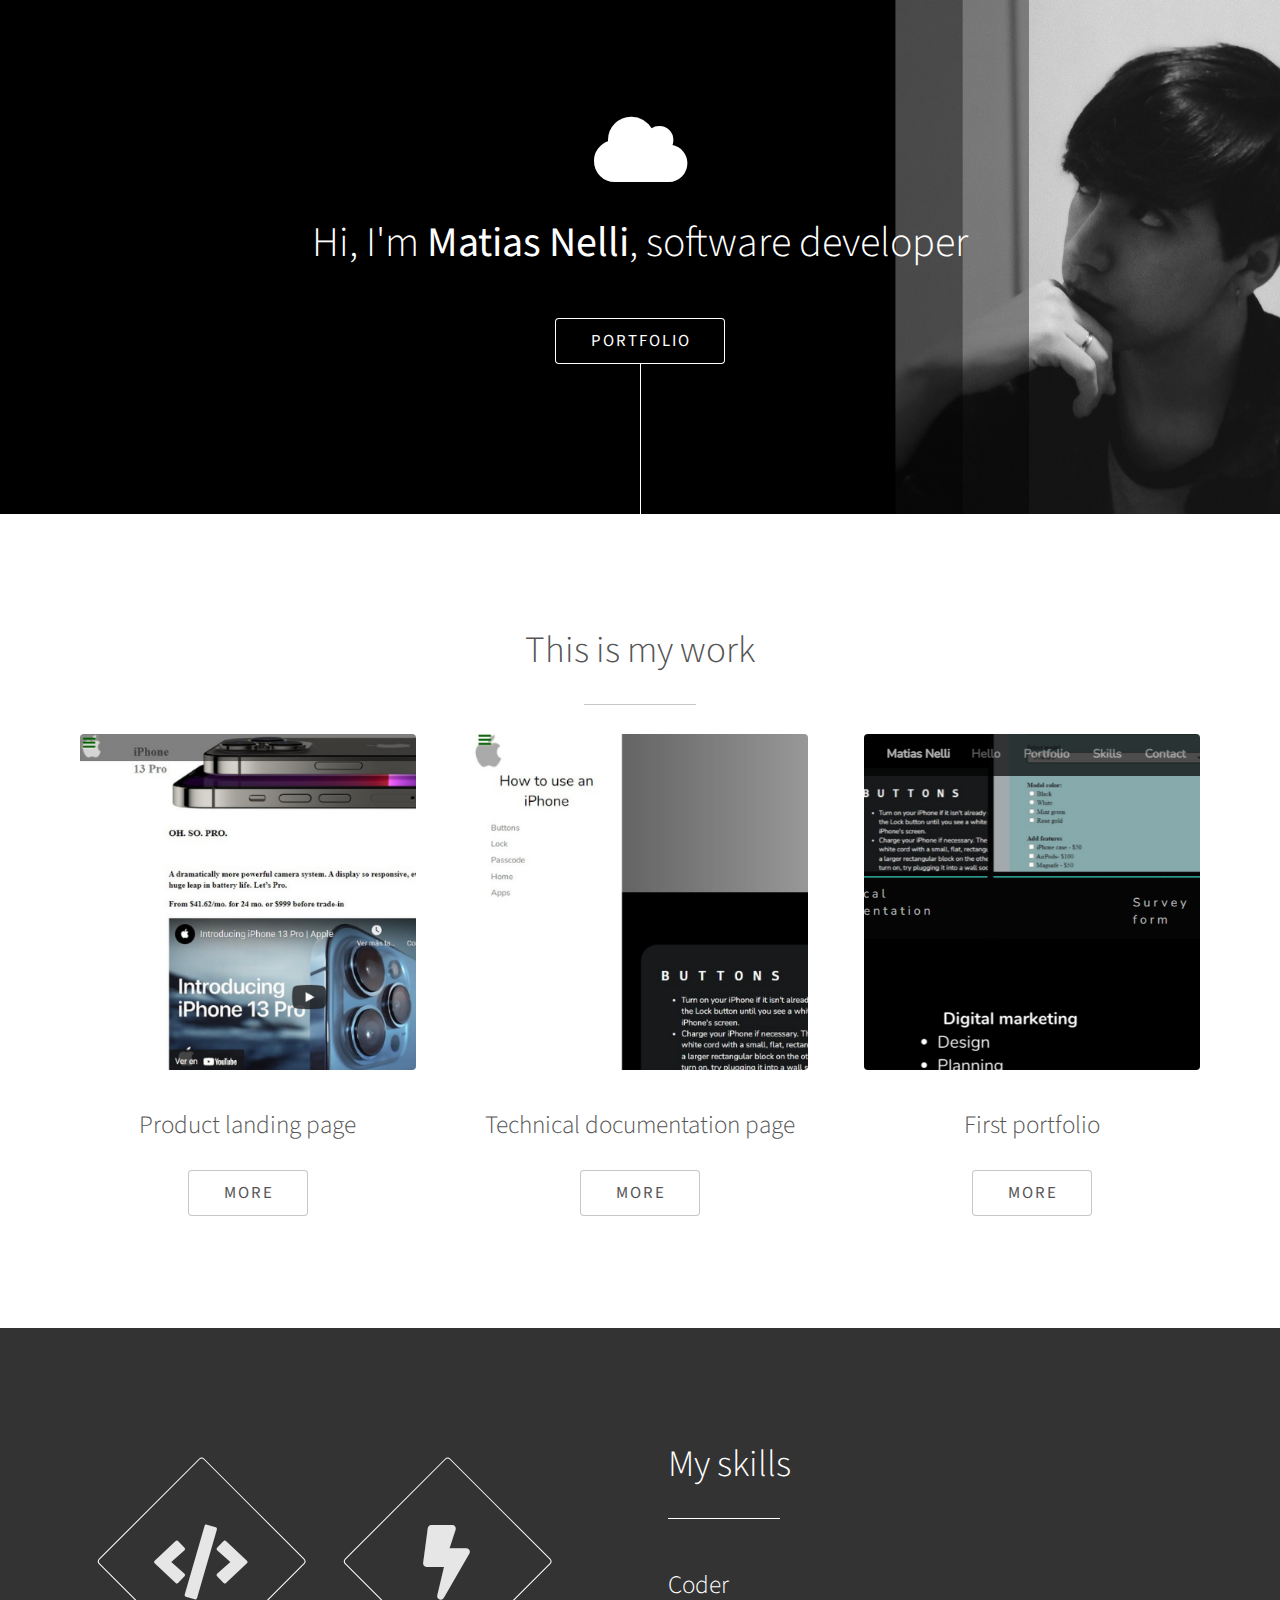
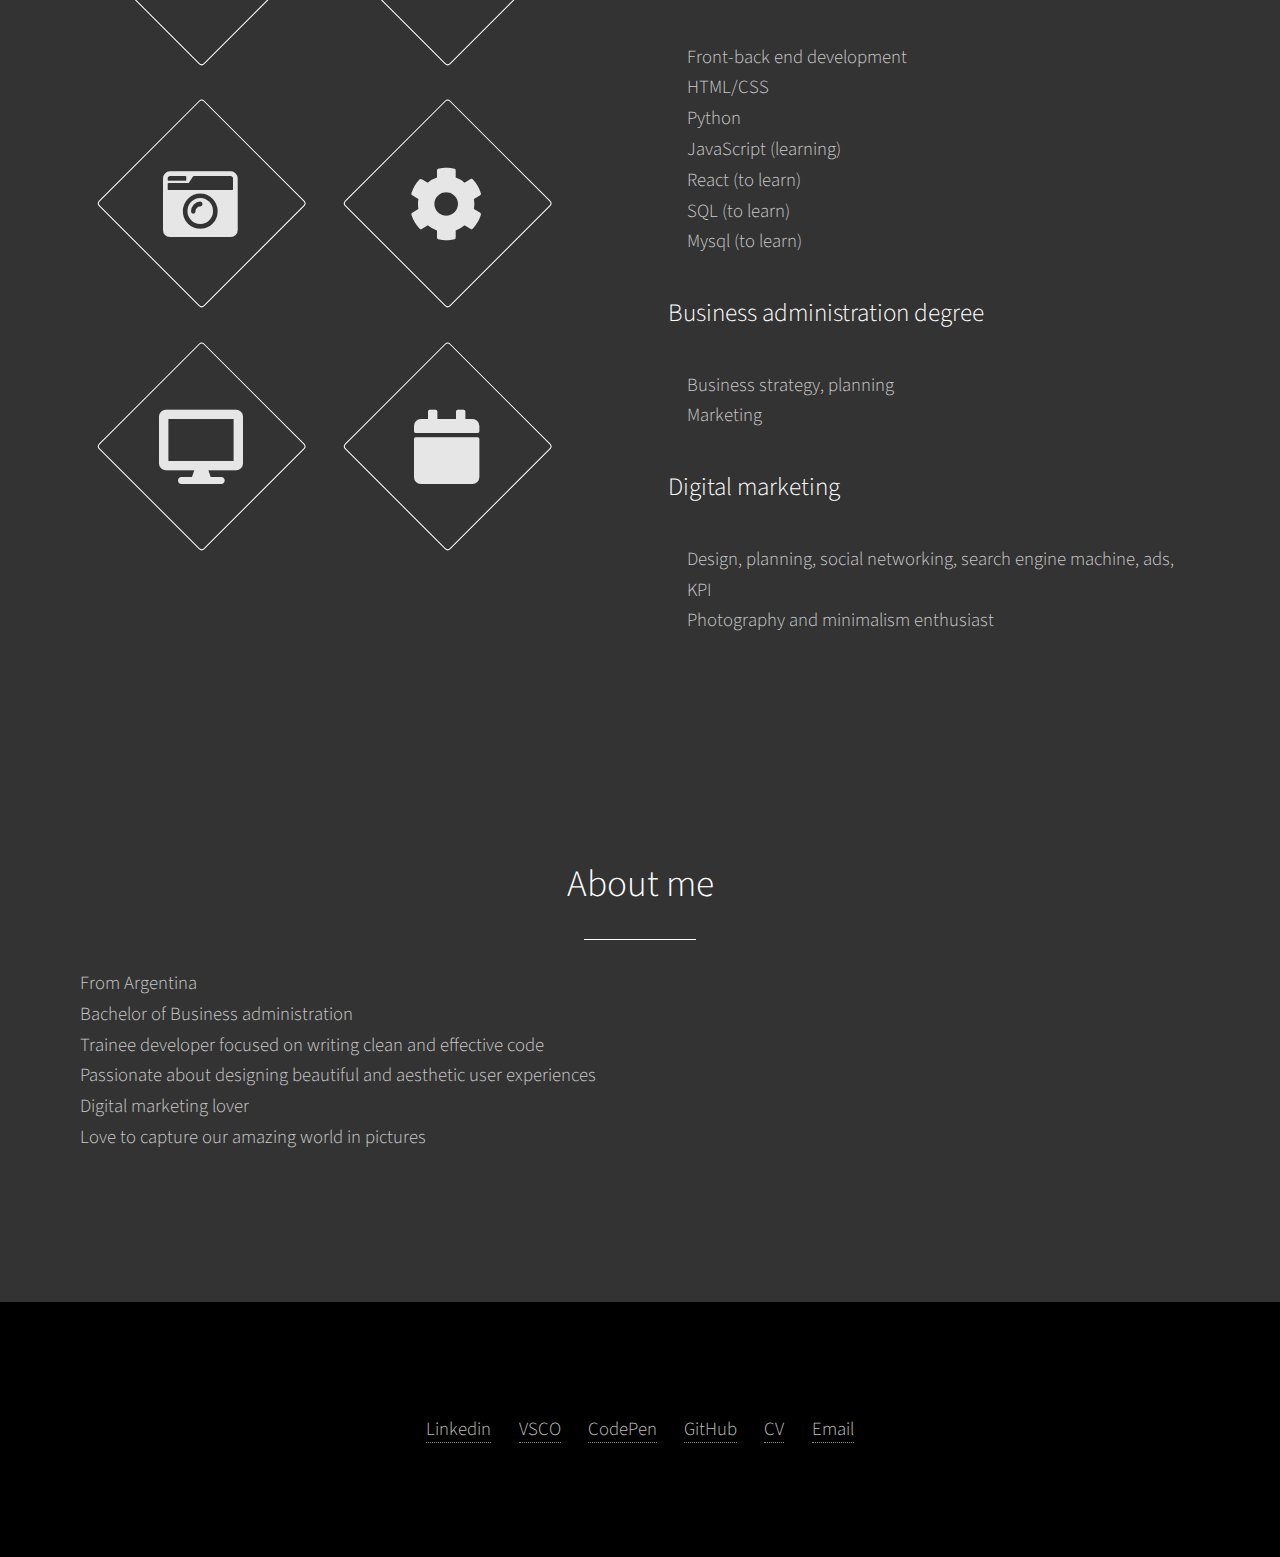
==== commit e4006eac: "Update index.html" ====
--- a/index.html
+++ b/index.html
@@ -14,7 +14,7 @@
 			<section id="header">
 				<div class="inner">
 					<span class="icon solid major fa-cloud"></span>
-					<h1>Hi, I'm <strong>Matias Nelli</strong>, web developer</h1>
+					<h1>Hi, I'm <strong>Matias Nelli</strong>, software developer</h1>
 					<ul class="actions special">
 						<li><a href="#one" class="button scrolly">Portfolio</a></li>
 					</ul>
@@ -115,7 +115,7 @@
 					<li><a href="https://vsco.co/matiasnelli/gallery" class="#"><span class="label">VSCO</span></a></li>
 					<li><a href="https://codepen.io/MatiasNelli" class="#"><span class="label">CodePen</span></a></li>
 					<li><a href="https://github.com/matiasnelli" class="#"><span class="label">GitHub</span></a></li>
-					<li><a href="https://www.notion.so/Mat-as-Nelli-c8f78cf29fbc42fe9a3ce6758df50135" class="#"><span class="label">CV</span></a></li>
+					<li><a href="https://mangrove-textbook-370.notion.site/Matias-Nelli-5846196ad6c941969c019f1a64f38938" class="#"><span class="label">CV</span></a></li>
 					<li><a href="mailto:matiasn0708@gmail.com" class="#"><span class="label">Email</span></a></li>
 				</ul>
 			</section>
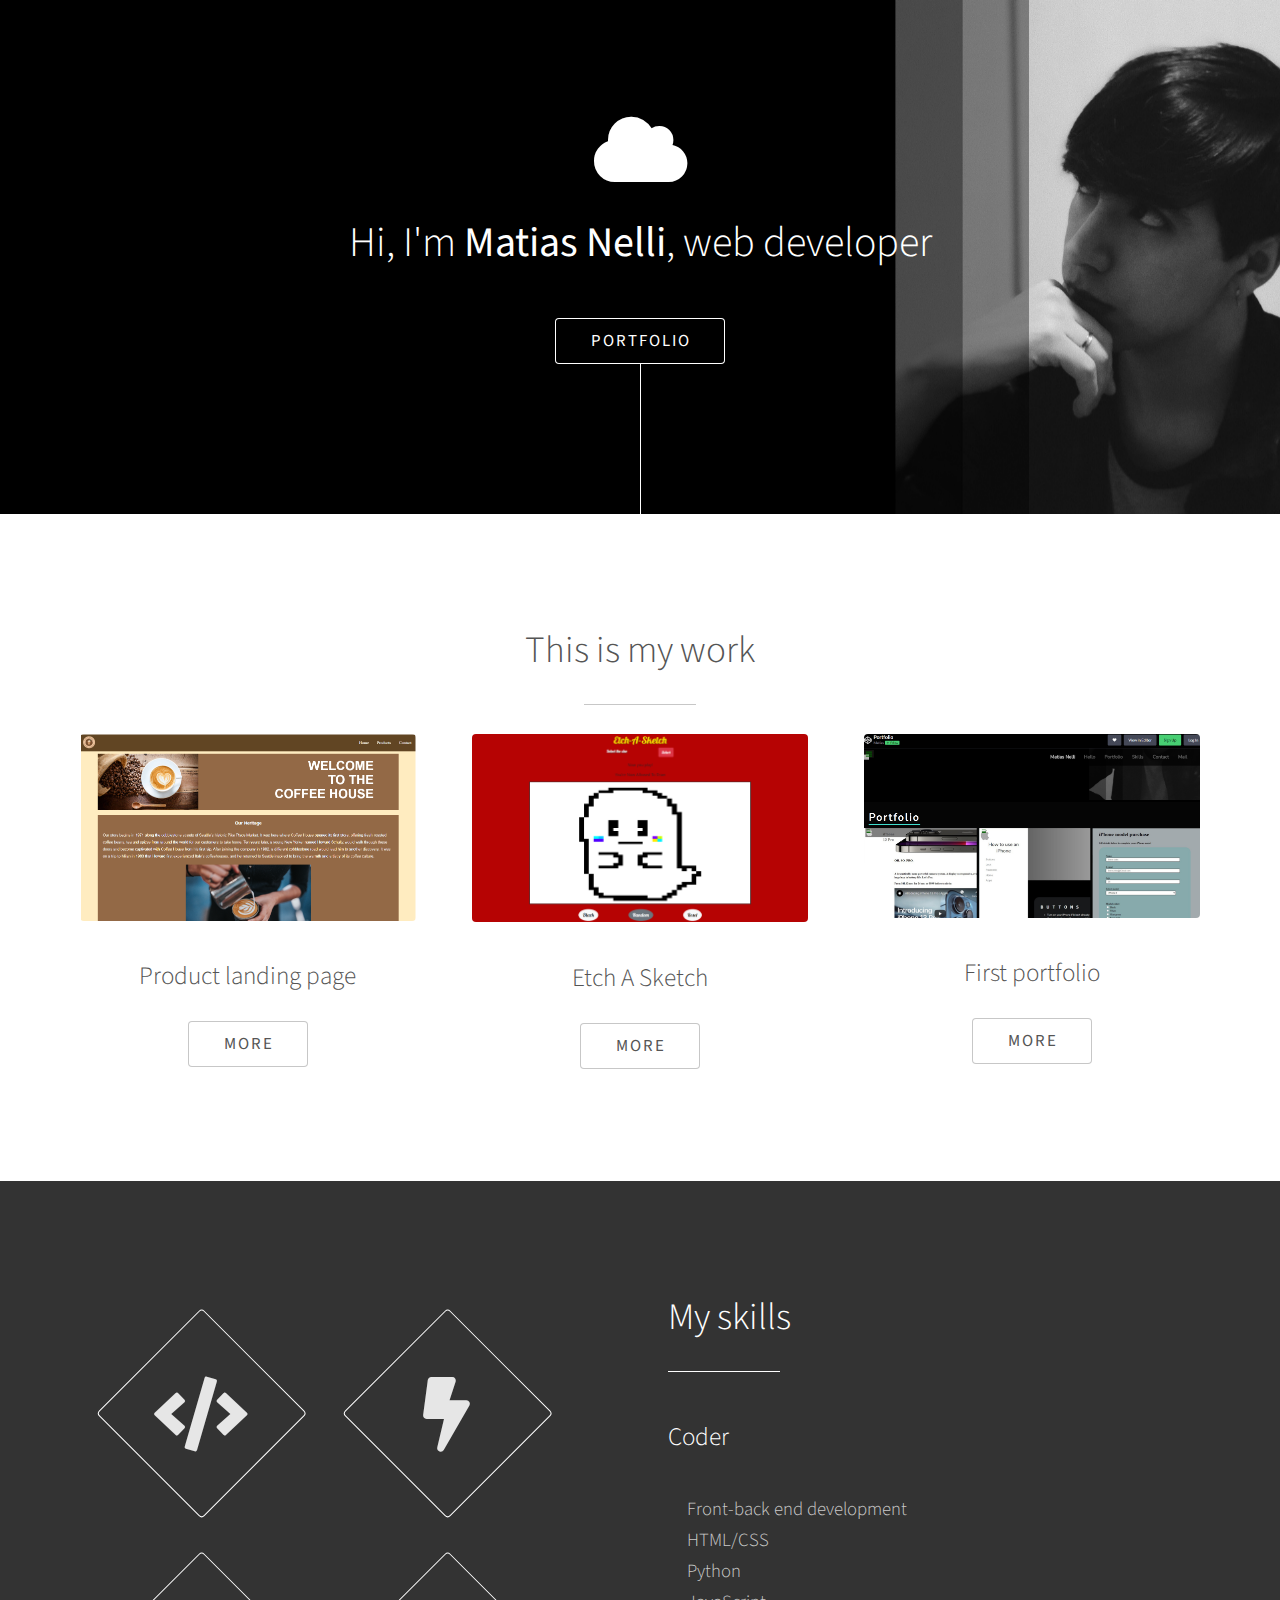
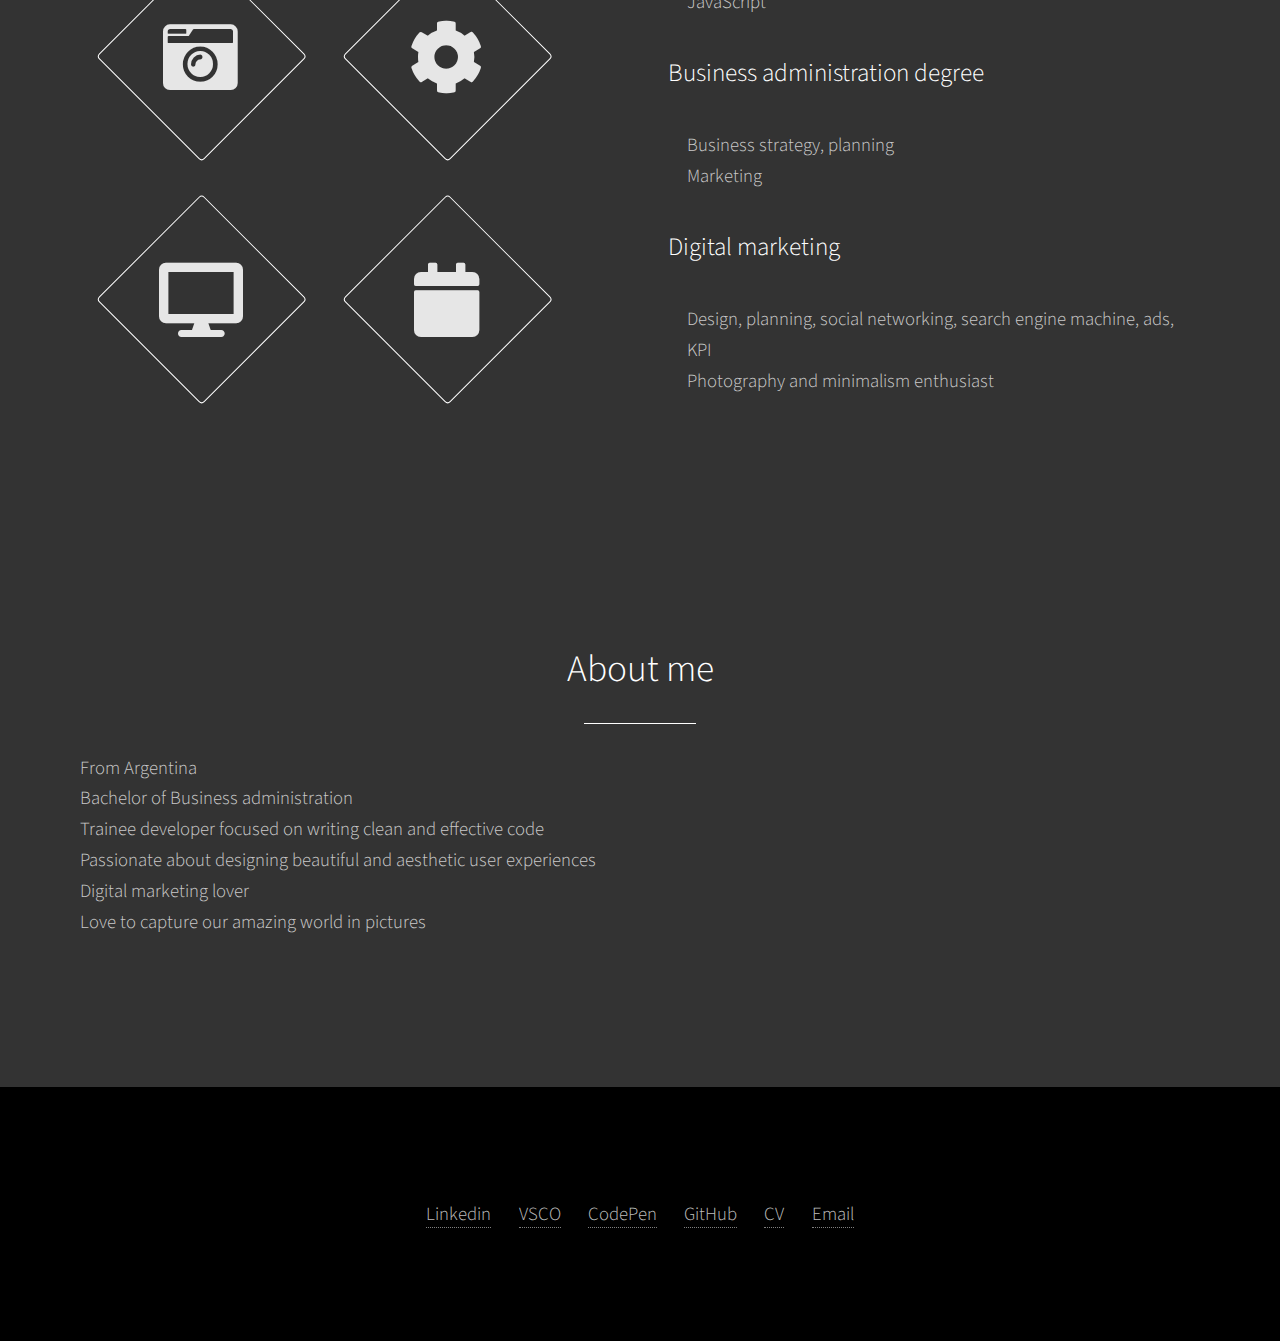
==== commit 17f76f76: "add new projects and remove old ones" ====
--- a/index.html
+++ b/index.html
@@ -14,7 +14,7 @@
 			<section id="header">
 				<div class="inner">
 					<span class="icon solid major fa-cloud"></span>
-					<h1>Hi, I'm <strong>Matias Nelli</strong>, software developer</h1>
+					<h1>Hi, I'm <strong>Matias Nelli</strong>, web developer</h1>
 					<ul class="actions special">
 						<li><a href="#one" class="button scrolly">Portfolio</a></li>
 					</ul>
@@ -29,27 +29,33 @@
 				</header>
 				<div class="row gtr-150">
 					<div class="col-4 col-12-medium">
-						<span class="image fit"><img src="images/productlanding.png" alt="" /></span>
+						<span class="image fit"><img src="images/coffee-house.png" 
+							alt="coffe house" /></span>
 						<h3>Product landing page</h3>
 						
 						<ul class="actions special">
-							<li><a href="https://codepen.io/MatiasNelli/full/MWOoQQL" class="button">More</a></li>
+							<li><a href="https://matiasnelli.github.io/coffeehouse/" 
+								class="button">More</a></li>
 						</ul>
 					</div>
 					<div class="col-4 col-12-medium">
-						<span class="image fit"><img src="images/technicaldoc.png" alt="" /></span>
-						<h3>Technical documentation page</h3>
+						<span class="image fit"><img src="images/sketch.png" 
+							alt="etch-a-sketch" /></span>
+						<h3>Etch A Sketch</h3>
 						
 						<ul class="actions special">
-							<li><a href="https://codepen.io/MatiasNelli/full/oNoyjZd" class="button">More</a></li>
+							<li><a href="https://matiasnelli.github.io/etch-a-sketch/" 
+								class="button">More</a></li>
 						</ul>
 					</div>
 					<div class="col-4 col-12-medium">
-						<span class="image fit"><img src="images/firstportfolio.png" alt="" /></span>
+						<span class="image fit"><img src="images/first-portfolio.png" 
+							alt="first portfolio" /></span>
 						<h3>First portfolio</h3>
 						
 						<ul class="actions special">
-							<li><a href="https://codepen.io/MatiasNelli/full/OJOEKXV" class="button">More</a></li>
+							<li><a href="https://codepen.io/MatiasNelli/full/OJOEKXV" 
+								class="button">More</a></li>
 						</ul>
 					</div>
 				</div>
@@ -62,12 +68,23 @@
 					<div class="row gtr-150">
 						<div class="col-6 col-12-medium">
 							<ul class="major-icons">
-								<li><span class="icon solid style1 major fa-code"></span></li>
-								<li><span class="icon solid style2 major fa-bolt"></span></li>
-								<li><span class="icon solid style3 major fa-camera-retro"></span></li>
-								<li><span class="icon solid style4 major fa-cog"></span></li>
-								<li><span class="icon solid style5 major fa-desktop"></span></li>
-								<li><span class="icon solid style6 major fa-calendar"></span></li>
+								<li><span class="icon solid style1 major fa-code">
+
+								</span></li>
+								<li><span class="icon solid style2 major fa-bolt">
+
+								</span></li>
+								<li><span class="icon solid style3 major fa-camera-retro">
+
+								</span></li>
+								<li><span class="icon solid style4 major fa-cog">
+
+								</span></li>
+								<li><span class="icon solid style5 major fa-desktop">
+
+								</span></li>
+								<li><span class="icon solid style6 major fa-calendar">
+								</span></li>
 							</ul>
 						</div>
 						<div class="col-6 col-12-medium">
@@ -78,16 +95,14 @@
 							<ul>Front-back end development <br>
 							HTML/CSS <br>
 							Python <br>
-							JavaScript (learning) <br>
-							React (to learn) <br>
-							SQL (to learn) <br>
-							Mysql (to learn)
+							JavaScript
 						</ul>
 							<p><h3>Business administration degree</h3></p>
 							<ul>Business strategy, planning <br>
 							Marketing</ul>
 							<p><h3>Digital marketing</h3></p>
-							<ul>Design, planning, social networking, search engine machine, ads, KPI <br> Photography 
+							<ul>Design, planning, social networking, search 
+								engine machine, ads, KPI <br> Photography 
 							and minimalism enthusiast</ul>
 						</div>
 					</div>
@@ -101,9 +116,12 @@
 					<header class="major">
 						<h2>About me</h2>
 					</header>
-					<p align="left"> From Argentina <br> Bachelor of Business administration <br> Trainee developer focused on writing clean 
-					and effective code <br> Passionate about designing beautiful and aesthetic user experiences
-				<br> Digital marketing lover <br> Love to capture our amazing world in pictures </p>
+					<p align="left"> From Argentina <br> Bachelor of Business 
+						administration <br> Trainee developer focused on writing 
+						clean and effective code <br> Passionate about designing 
+						beautiful and aesthetic user experiences
+				<br> Digital marketing lover <br> Love to capture our amazing 
+				world in pictures </p>
 					<ul class="actions special">
 				</div>
 			</section>
@@ -111,12 +129,18 @@
 		<!-- Footer -->
 			<section id="footer">
 				<ul class="icons">
-					<li><a href="https://www.linkedin.com/in/matiasnelli1993/" class="#"><span class="label">Linkedin</span></a></li>
-					<li><a href="https://vsco.co/matiasnelli/gallery" class="#"><span class="label">VSCO</span></a></li>
-					<li><a href="https://codepen.io/MatiasNelli" class="#"><span class="label">CodePen</span></a></li>
-					<li><a href="https://github.com/matiasnelli" class="#"><span class="label">GitHub</span></a></li>
-					<li><a href="https://mangrove-textbook-370.notion.site/Matias-Nelli-5846196ad6c941969c019f1a64f38938" class="#"><span class="label">CV</span></a></li>
-					<li><a href="mailto:matiasn0708@gmail.com" class="#"><span class="label">Email</span></a></li>
+					<li><a href="https://www.linkedin.com/in/matiasnelli1993/" 
+						class="#"><span class="label">Linkedin</span></a></li>
+					<li><a href="https://vsco.co/matiasnelli/gallery" class="#">
+						<span class="label">VSCO</span></a></li>
+					<li><a href="https://codepen.io/MatiasNelli" class="#"><span 
+						class="label">CodePen</span></a></li>
+					<li><a href="https://github.com/matiasnelli" class="#"><span 
+						class="label">GitHub</span></a></li>
+					<li><a href="https://mangrove-textbook-370.notion.site/Matias-Nelli-5846196ad6c941969c019f1a64f38938" 
+						class="#"><span class="label">CV</span></a></li>
+					<li><a href="mailto:matiasn0708@gmail.com" class="#"><span 
+						class="label">Email</span></a></li>
 				</ul>
 			</section>
 
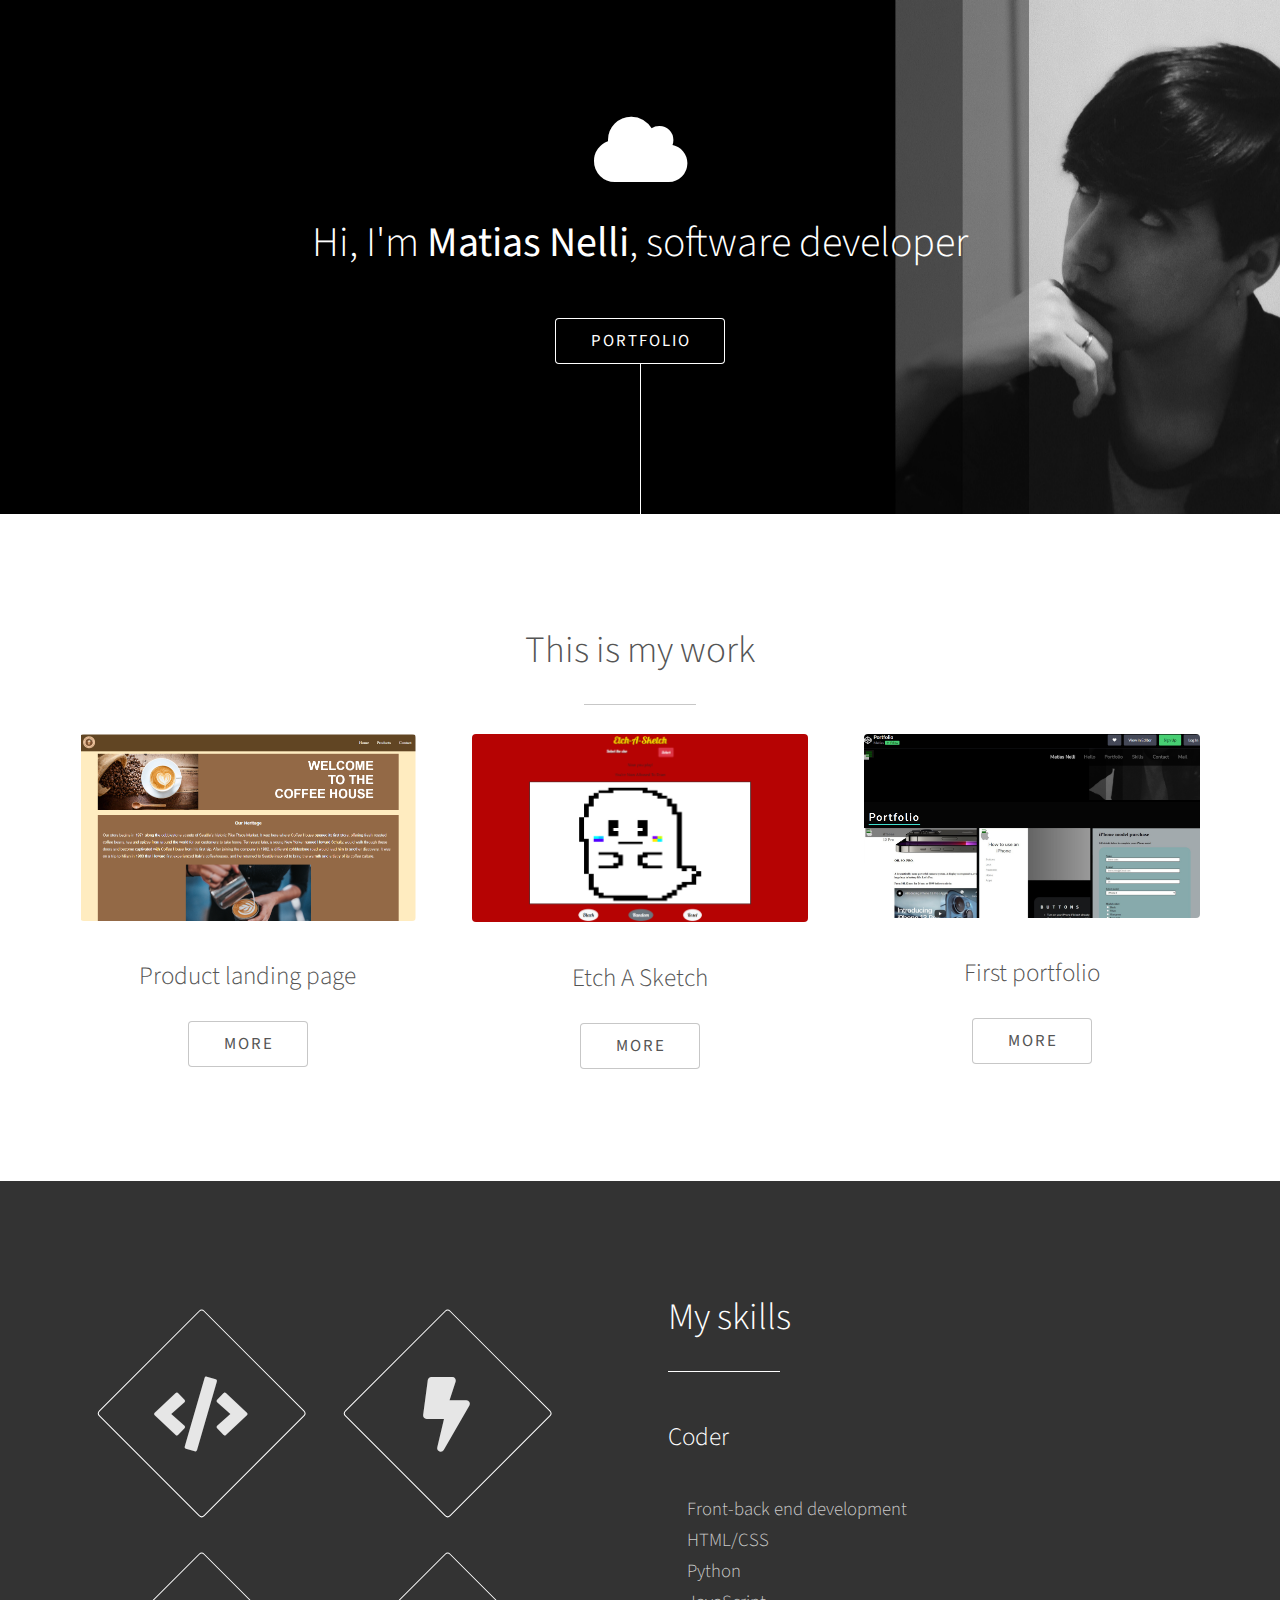
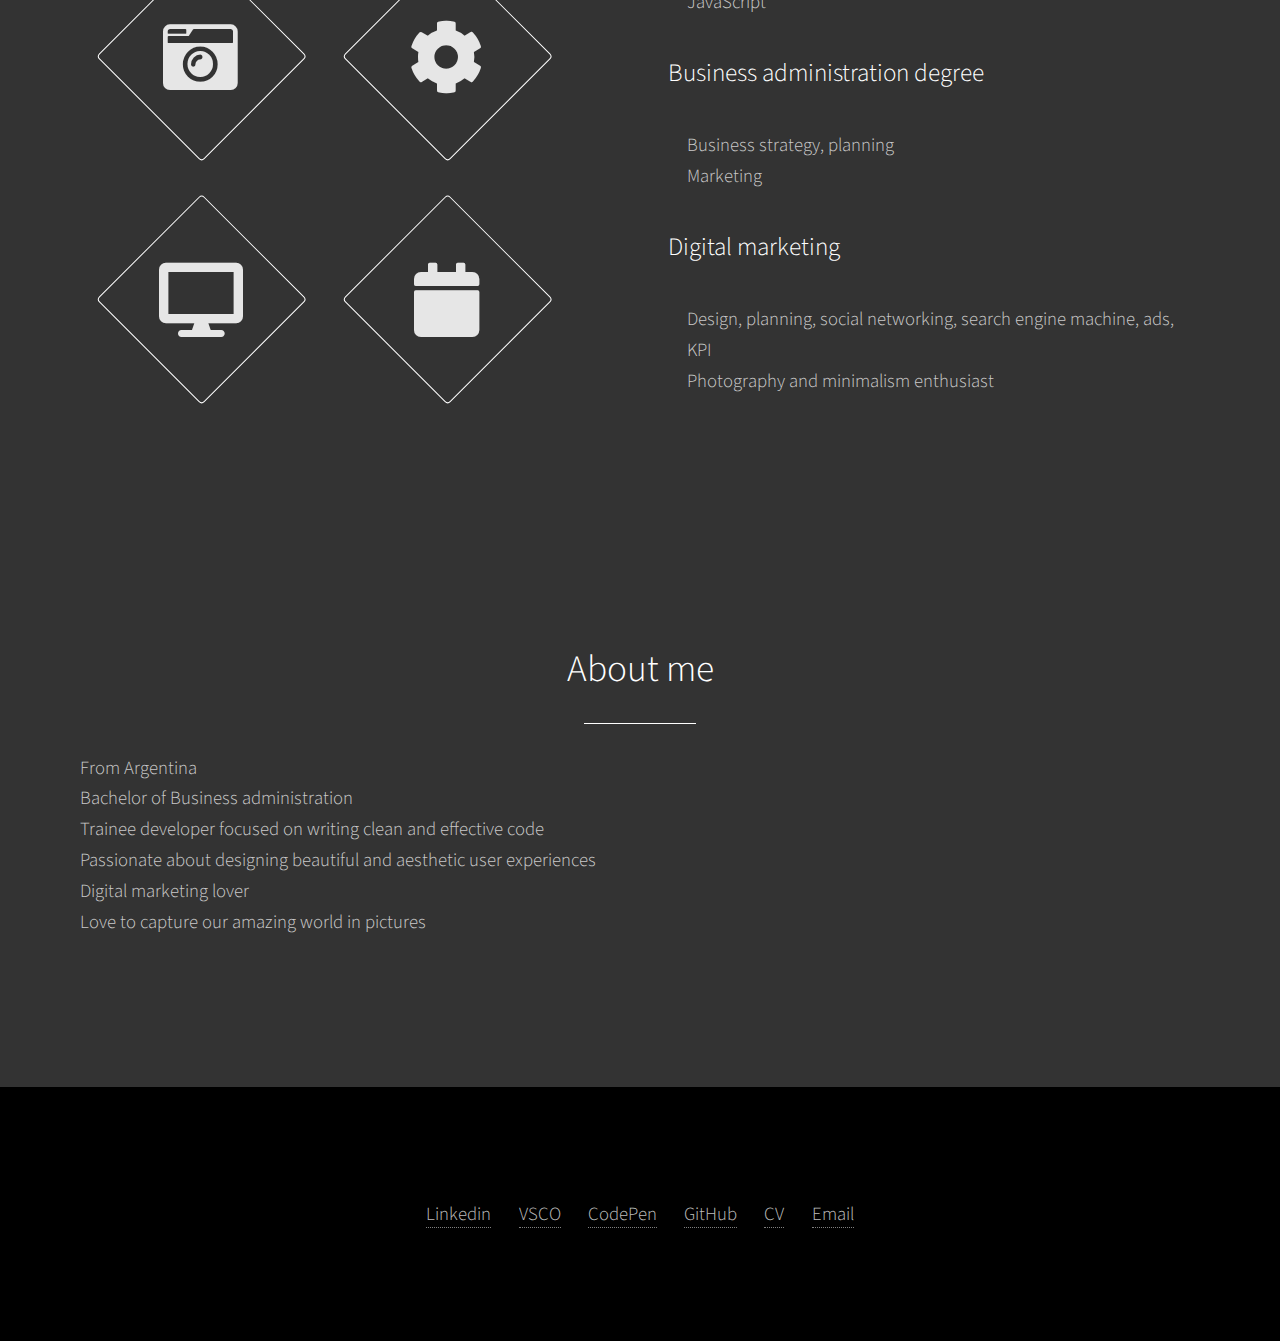
==== commit 321fbc61: "Merge branch 'main' of https://github.com/matiasnelli/matiasnelli.github.io" ====
--- a/index.html
+++ b/index.html
@@ -14,7 +14,7 @@
 			<section id="header">
 				<div class="inner">
 					<span class="icon solid major fa-cloud"></span>
-					<h1>Hi, I'm <strong>Matias Nelli</strong>, web developer</h1>
+					<h1>Hi, I'm <strong>Matias Nelli</strong>, software developer</h1>
 					<ul class="actions special">
 						<li><a href="#one" class="button scrolly">Portfolio</a></li>
 					</ul>
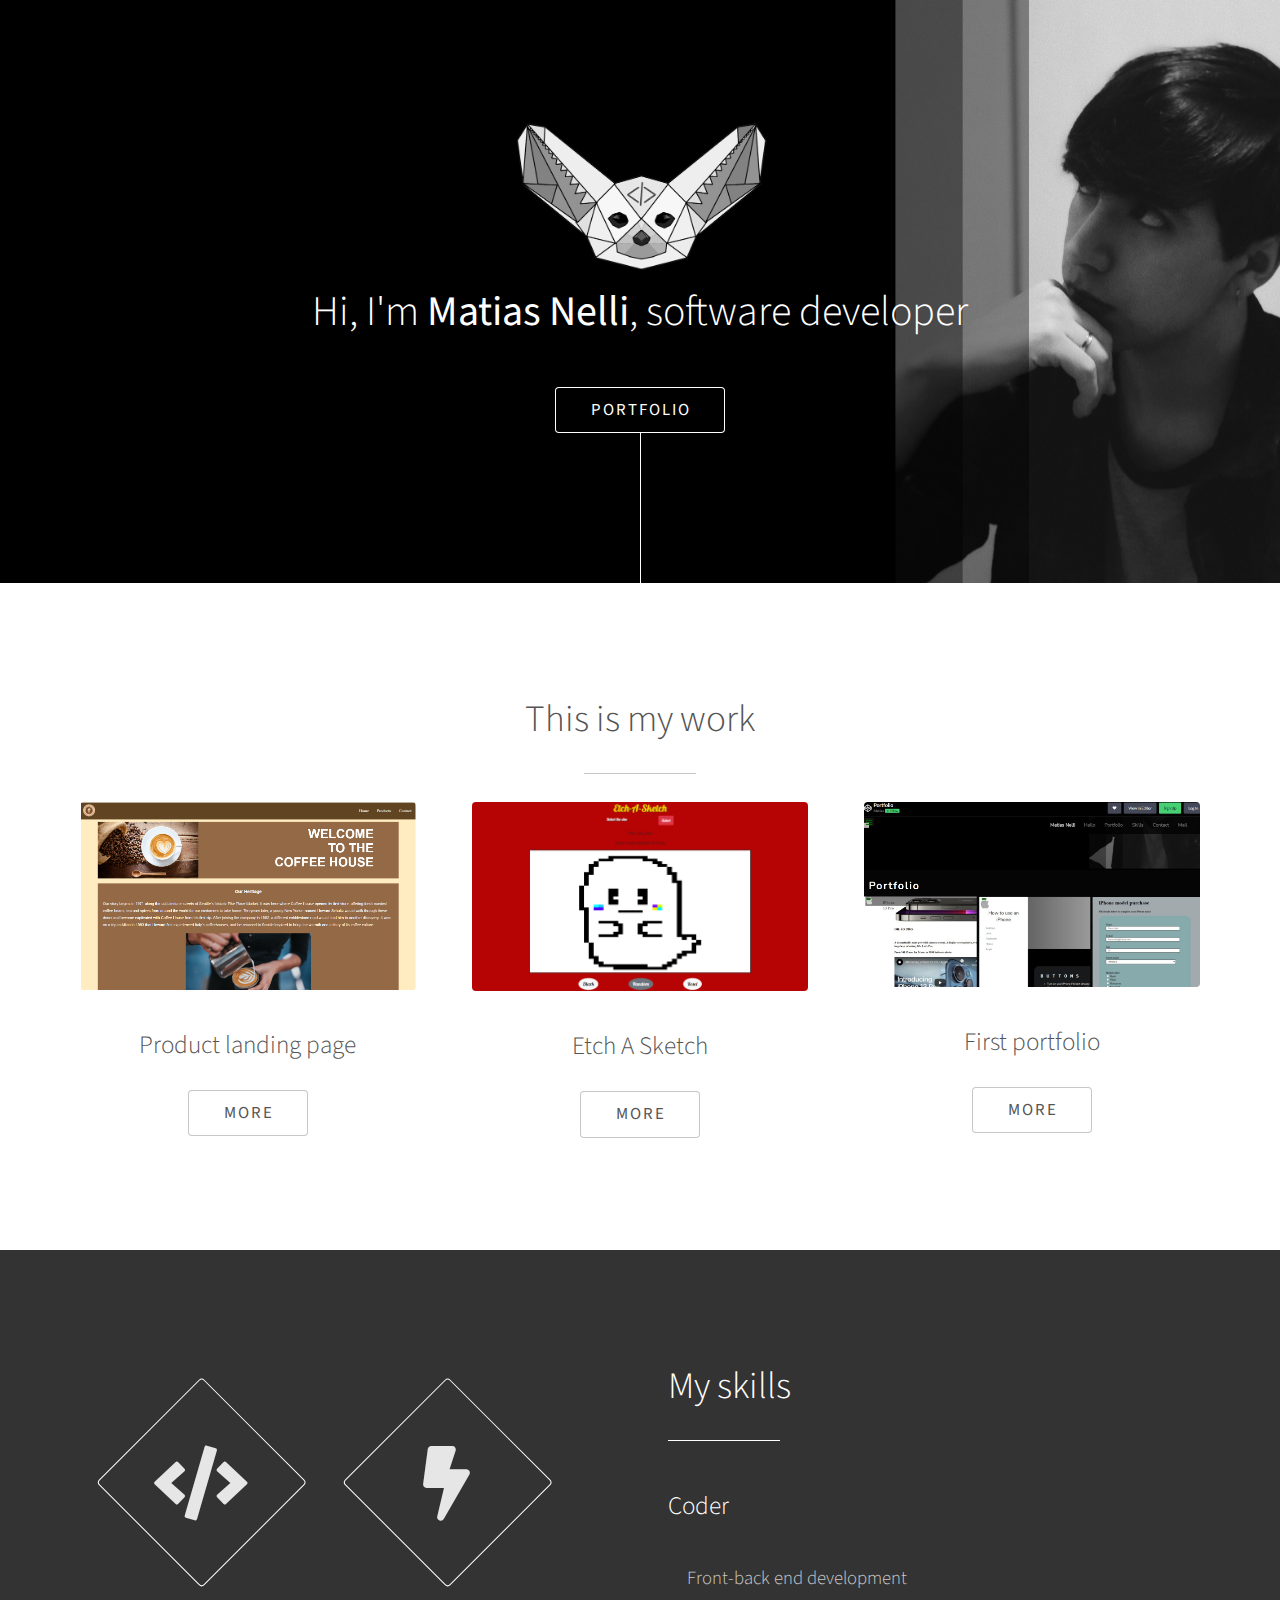
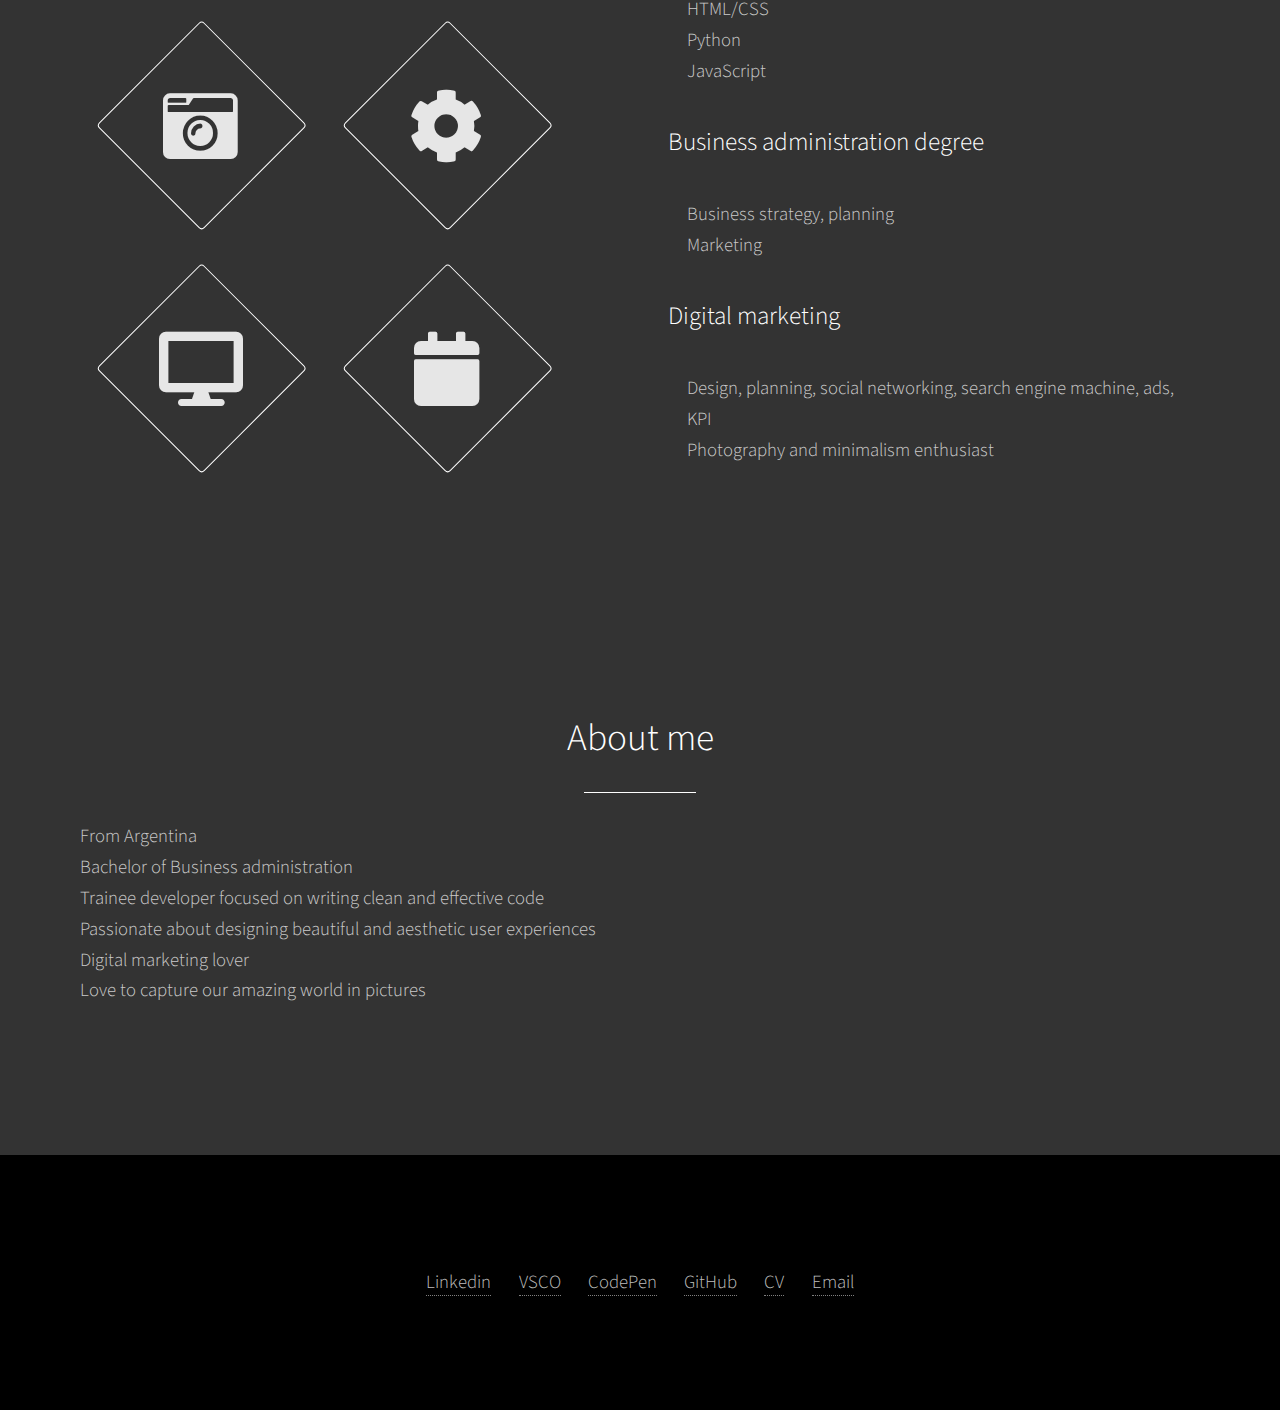
==== commit 6aff94a5: "add logo" ====
--- a/index.html
+++ b/index.html
@@ -13,7 +13,7 @@
 		<!-- Header -->
 			<section id="header">
 				<div class="inner">
-					<span class="icon solid major fa-cloud"></span>
+					<img src="/images/fox.png" id="fox" alt="logo" style="width:20% ;">
 					<h1>Hi, I'm <strong>Matias Nelli</strong>, software developer</h1>
 					<ul class="actions special">
 						<li><a href="#one" class="button scrolly">Portfolio</a></li>
--- a/assets/css/main.css
+++ b/assets/css/main.css
@@ -26,6 +26,20 @@
 
 body {
 	line-height: 1;
+}
+
+#fox {
+	filter: grayscale(100%);
+    -webkit-filter: grayscale(100%);
+	max-width: 50%;
+	max-height: 50%;
+}
+
+#fox:hover {
+	filter: none;
+    -webkit-filter: grayscale(0);
+	max-width: 50%;
+	max-height: 50%;
 }
 
 ol, ul {
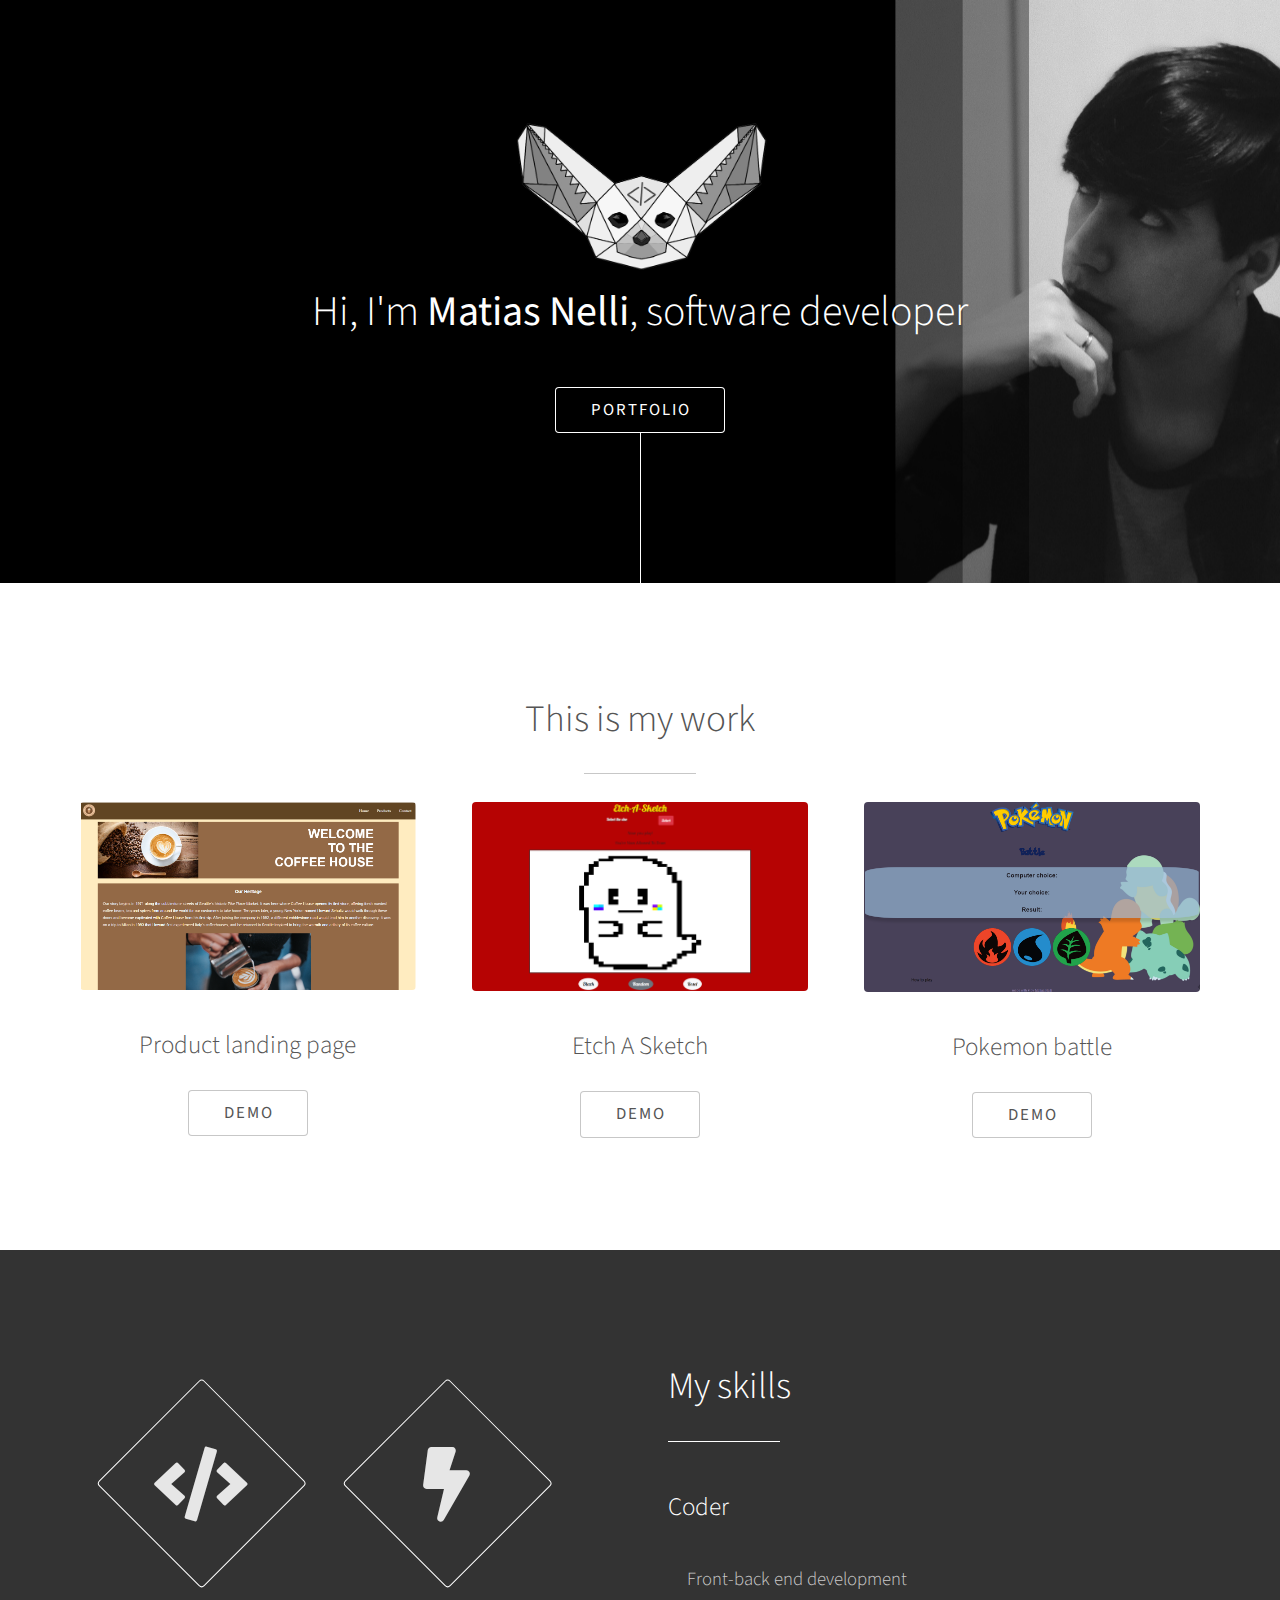
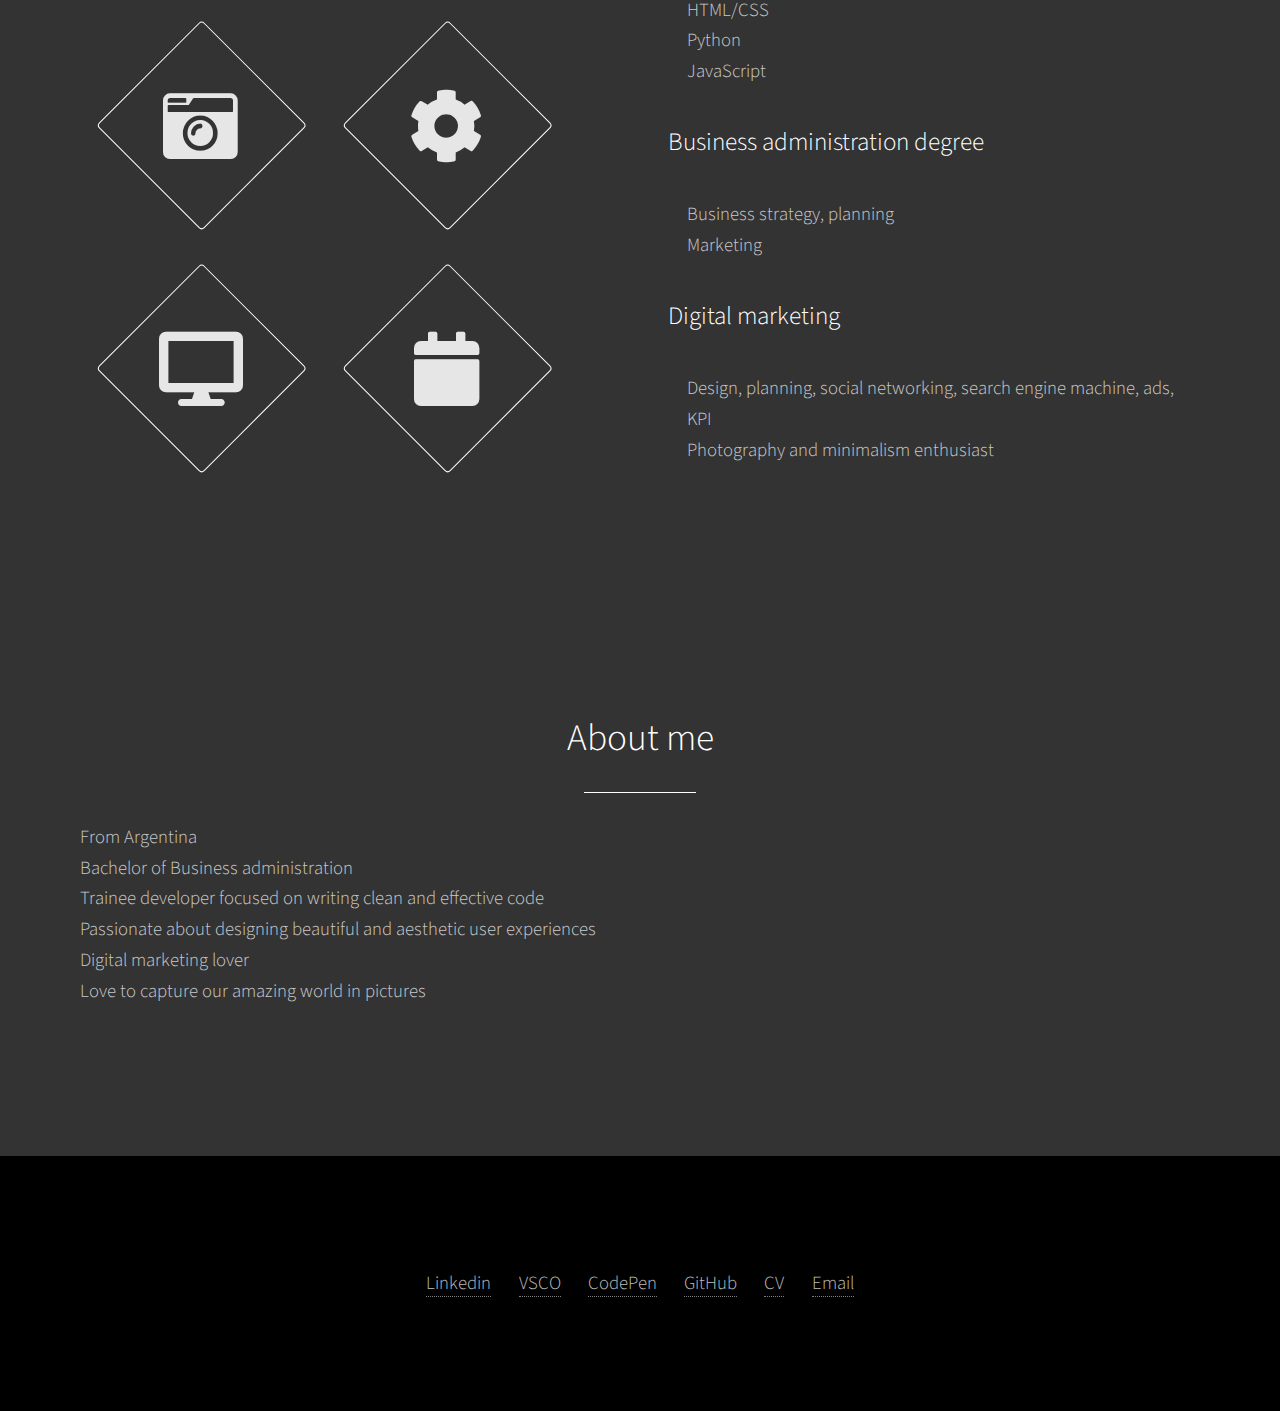
==== commit 32b3121b: "add new project" ====
--- a/index.html
+++ b/index.html
@@ -35,7 +35,7 @@
 						
 						<ul class="actions special">
 							<li><a href="https://matiasnelli.github.io/coffeehouse/" 
-								class="button">More</a></li>
+								class="button">Demo</a></li>
 						</ul>
 					</div>
 					<div class="col-4 col-12-medium">
@@ -45,17 +45,17 @@
 						
 						<ul class="actions special">
 							<li><a href="https://matiasnelli.github.io/etch-a-sketch/" 
-								class="button">More</a></li>
+								class="button">Demo</a></li>
 						</ul>
 					</div>
 					<div class="col-4 col-12-medium">
-						<span class="image fit"><img src="images/first-portfolio.png" 
+						<span class="image fit"><img src="images/pokemon.png" 
 							alt="first portfolio" /></span>
-						<h3>First portfolio</h3>
+						<h3>Pokemon battle</h3>
 						
 						<ul class="actions special">
-							<li><a href="https://codepen.io/MatiasNelli/full/OJOEKXV" 
-								class="button">More</a></li>
+							<li><a href="https://matiasnelli.github.io/pokemon-battle/" 
+								class="button">Demo</a></li>
 						</ul>
 					</div>
 				</div>
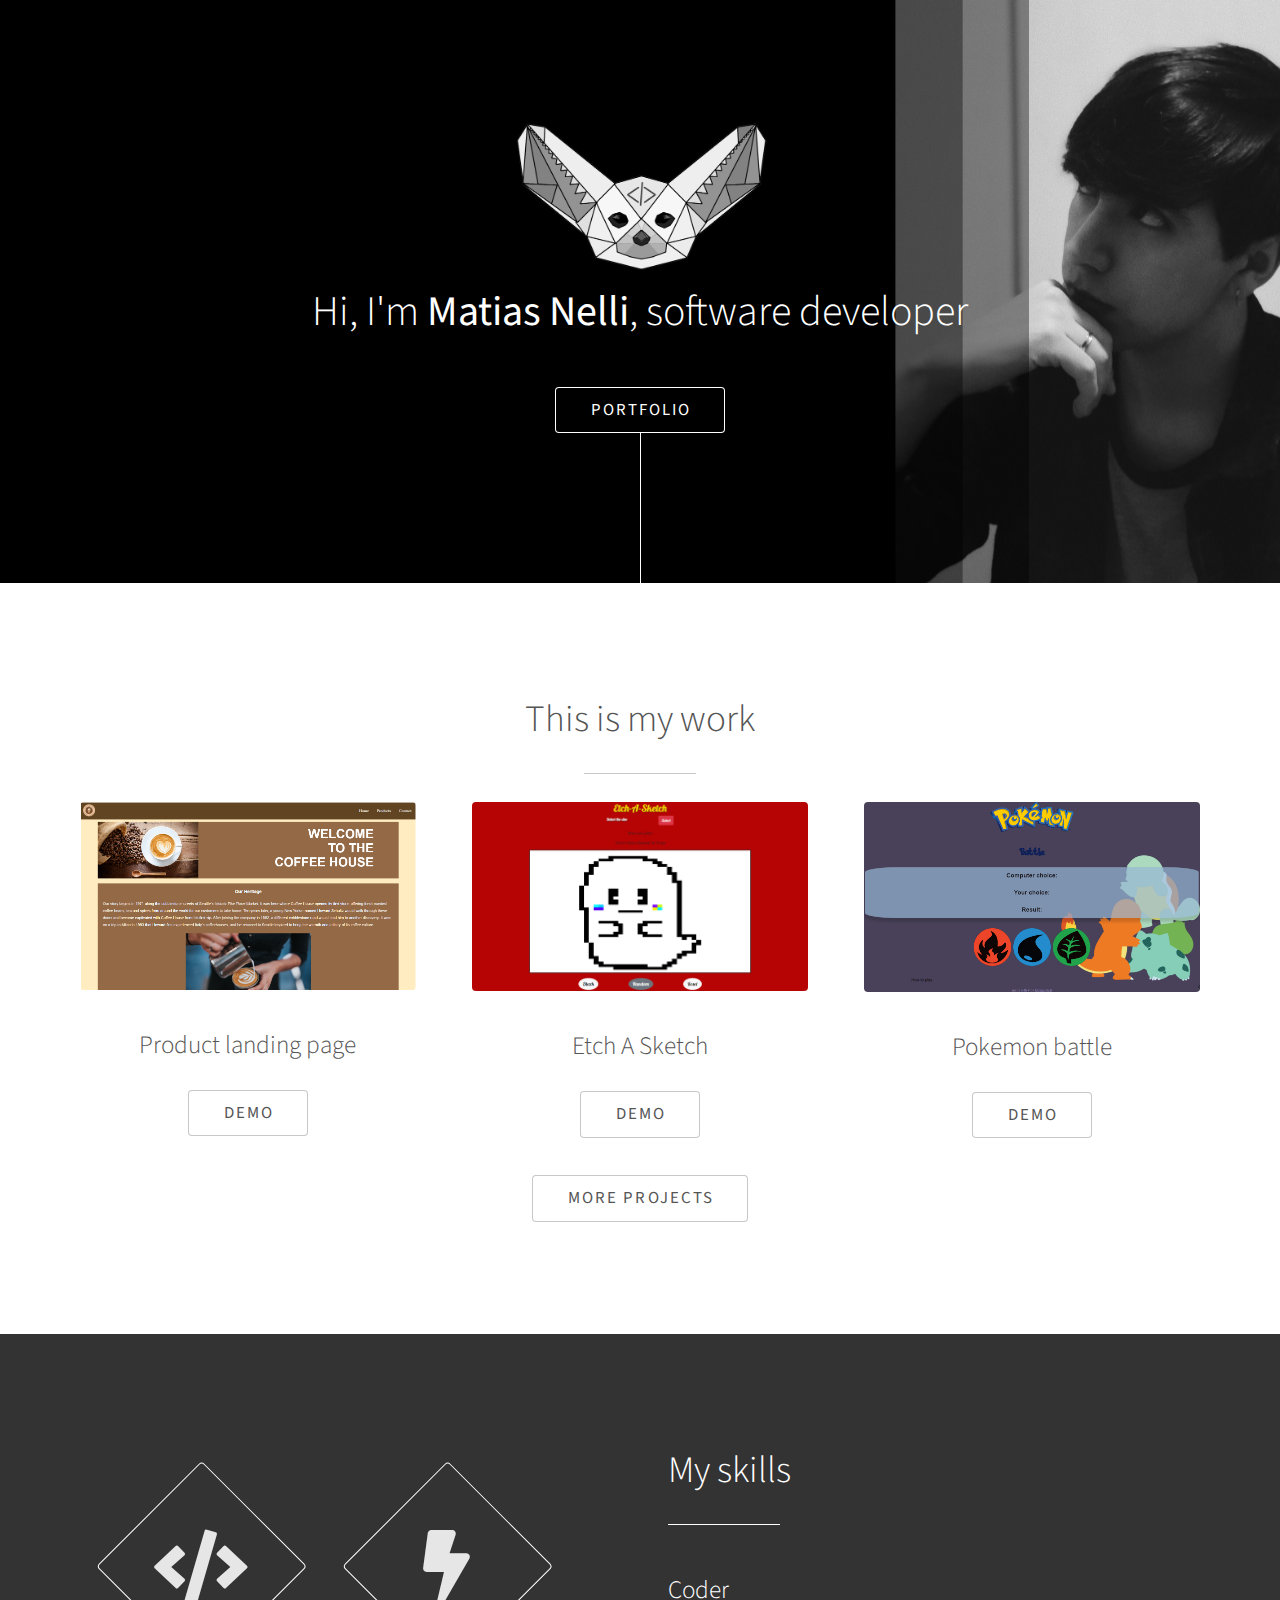
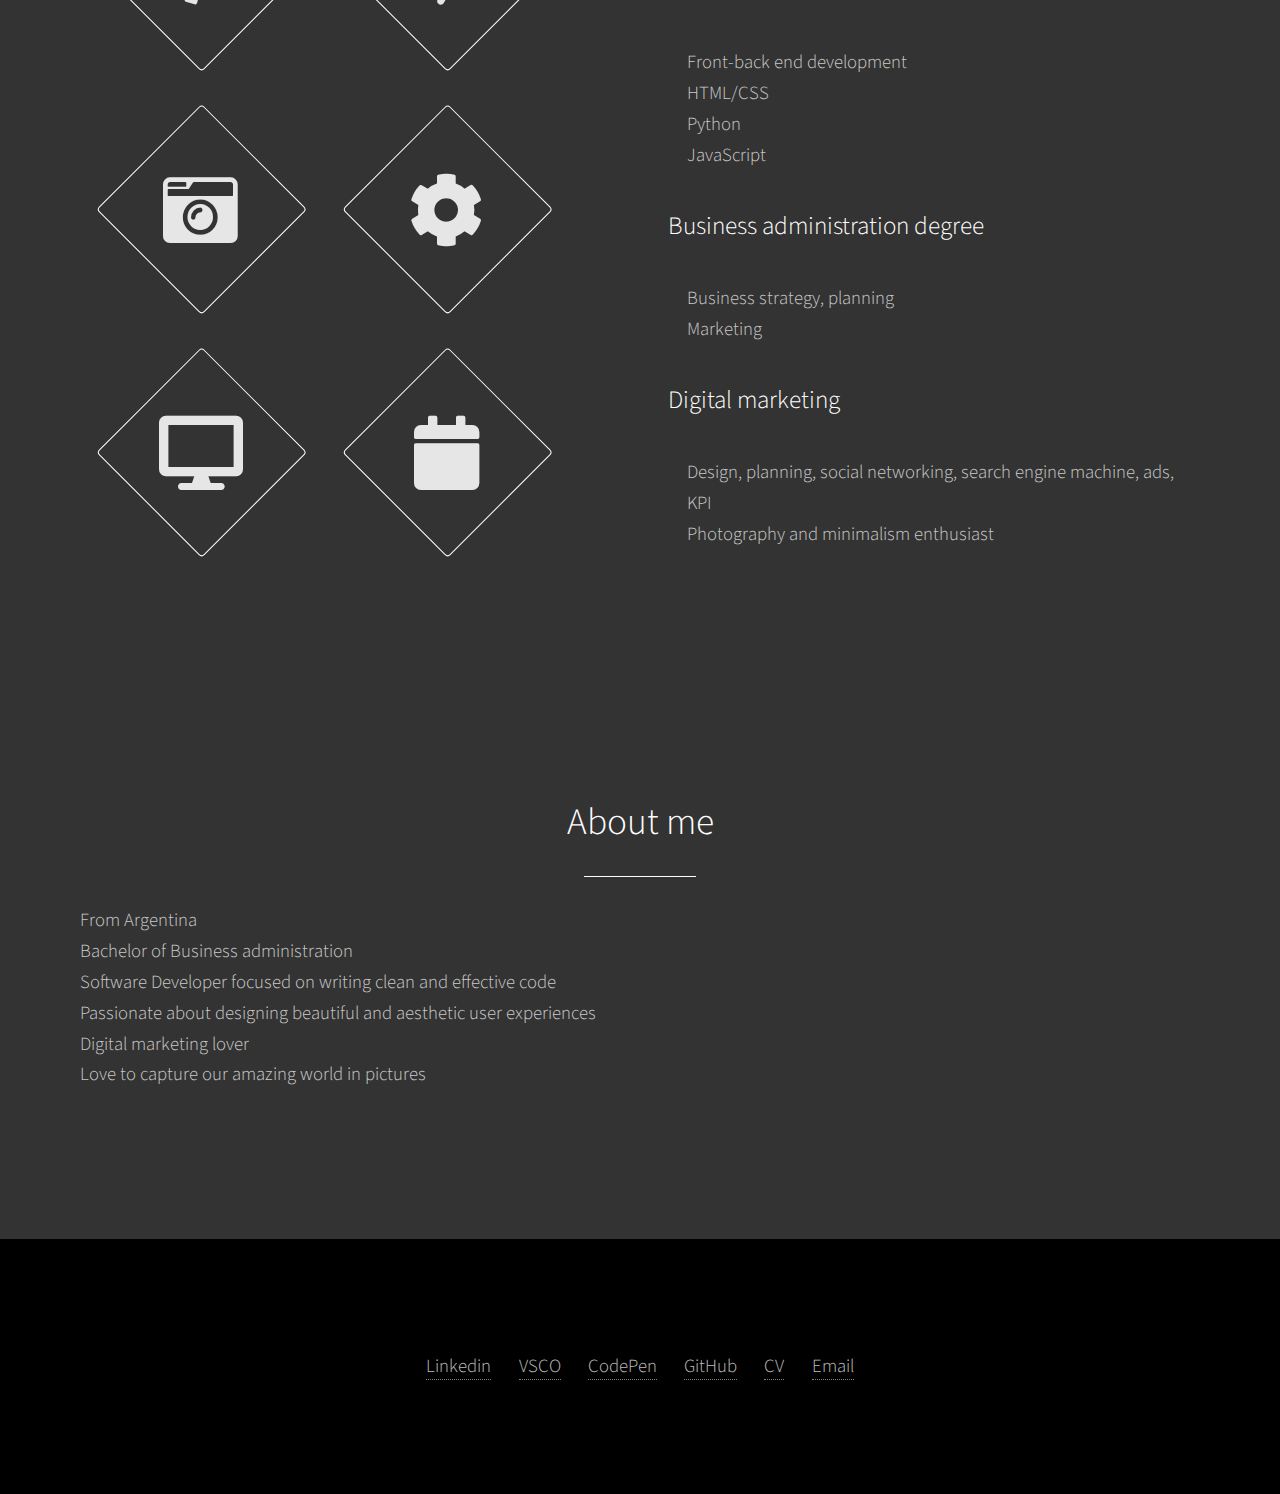
==== commit 5056ab66: "add "more projects" button" ====
--- a/index.html
+++ b/index.html
@@ -58,6 +58,12 @@
 								class="button">Demo</a></li>
 						</ul>
 					</div>
+					<div class="col-4 col-12-medium" style="margin:auto";>
+						<ul class="actions special">
+							<li><a href="https://github.com/matiasnelli/" 
+								class="button">More projects</a></li>
+						</ul>
+					</div>
 				</div>
 			</div>
 		</section>
@@ -116,12 +122,12 @@
 					<header class="major">
 						<h2>About me</h2>
 					</header>
-					<p align="left"> From Argentina <br> Bachelor of Business 
-						administration <br> Trainee developer focused on writing 
-						clean and effective code <br> Passionate about designing 
-						beautiful and aesthetic user experiences
-				<br> Digital marketing lover <br> Love to capture our amazing 
-				world in pictures </p>
+					<p align="left"> From Argentina <br> 
+						Bachelor of Business administration <br> 
+						Software Developer focused on writing clean and effective code <br> 
+						Passionate about designing beautiful and aesthetic user experiences <br> 
+						Digital marketing lover <br> 
+						Love to capture our amazing world in pictures </p>
 					<ul class="actions special">
 				</div>
 			</section>
--- a/assets/css/main.css
+++ b/assets/css/main.css
@@ -31,15 +31,11 @@
 #fox {
 	filter: grayscale(100%);
     -webkit-filter: grayscale(100%);
-	max-width: 50%;
-	max-height: 50%;
 }
 
 #fox:hover {
 	filter: none;
     -webkit-filter: grayscale(0);
-	max-width: 50%;
-	max-height: 50%;
 }
 
 ol, ul {
